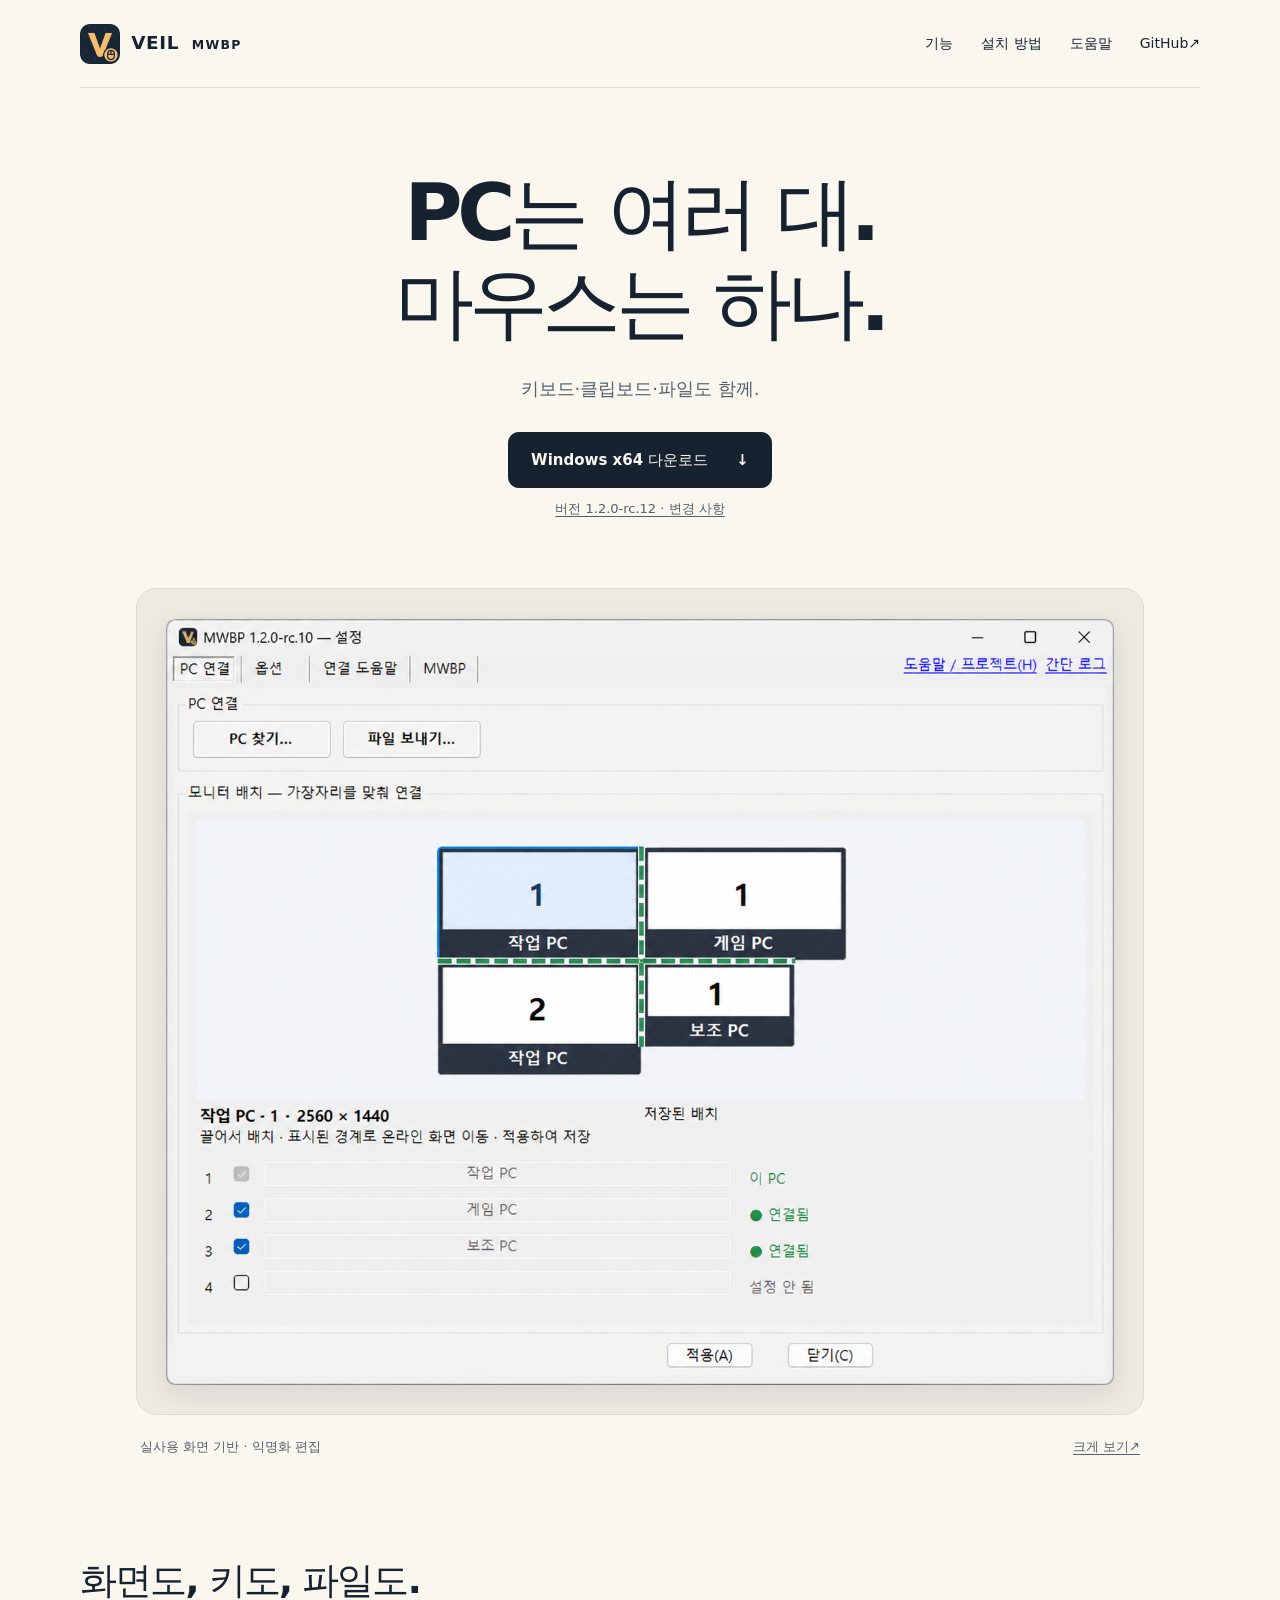
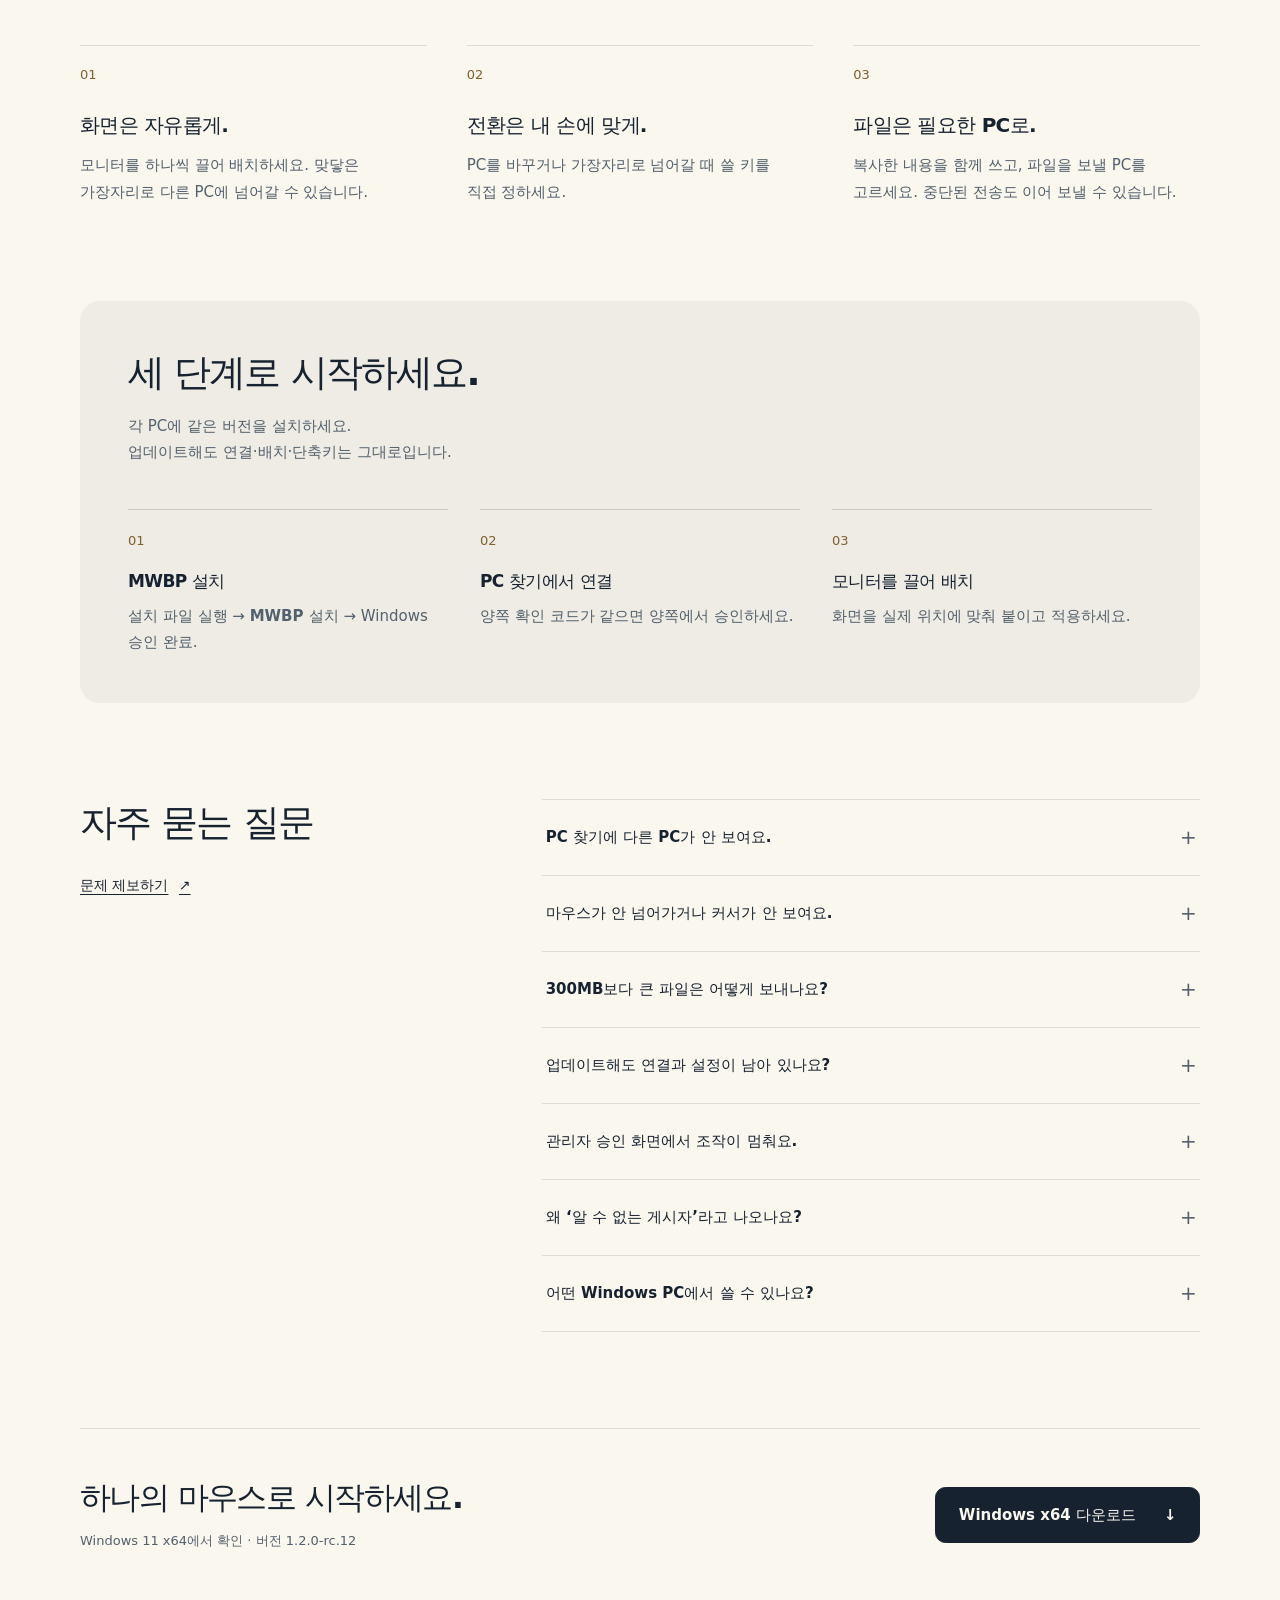
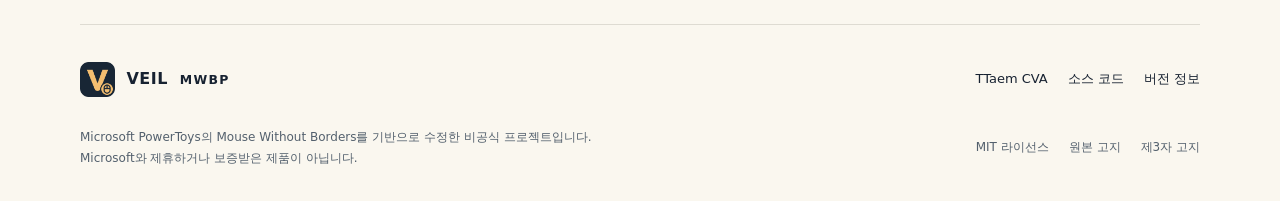
==== docs/index.html @ ed8d6cb5 "Point public downloads and recovery guidance to RC12" ====
<!doctype html>
<html lang="ko">
<head>
  <meta charset="utf-8">
  <meta name="viewport" content="width=device-width, initial-scale=1">
  <meta name="description" content="VEIL MWBP — 마우스와 키보드 하나로 여러 Windows PC를 연결하세요. 모니터별 자유 배치, 클립보드 공유, 파일 보내기. EXE 하나로 설치하고 기존 설정은 그대로.">
  <meta name="theme-color" content="#172231">
  <title>VEIL MWBP — PC는 여러 대. 마우스는 하나.</title>
  <meta property="og:title" content="VEIL MWBP — PC는 여러 대. 마우스는 하나.">
  <meta property="og:description" content="실제 화면으로 만나는 Windows PC 입력 공유. 모니터를 배치하고, PC를 오가고, 파일을 보내세요.">
  <meta property="og:type" content="website">
  <meta property="og:image" content="https://ttaem00.github.io/CVA-VEIL-Mouse_Without_Border_Plus/assets/mwbp-settings-anonymized.png">
  <link rel="icon" href="assets/veil.ico?v=rc10" type="image/x-icon">
  <link rel="stylesheet" href="styles.css?v=product-3">
</head>
<body>
  <a class="skip-link" href="#main">본문으로 건너뛰기</a>
  <header class="site-header wrap">
    <a class="brand" href="#" aria-label="VEIL MWBP 처음으로"><img src="assets/veil.png?v=rc10" width="512" height="512" alt=""><span>VEIL <span class="brand-product">MWBP</span></span></a>
    <nav aria-label="제품 안내"><a href="#features">기능</a><a href="#start">설치 방법</a><a href="#help">도움말</a><a href="https://github.com/ttaem00/CVA-VEIL-Mouse_Without_Border_Plus">GitHub <span aria-hidden="true">↗</span></a></nav>
  </header>
  <main id="main" tabindex="-1">
    <section class="hero wrap">
      <div class="hero-copy">
        <h1>PC는 여러 대.<br>마우스는 하나.</h1>
        <p class="lead">키보드·클립보드·파일도 함께.</p>
        <div class="actions"><a class="button primary" href="https://github.com/ttaem00/CVA-VEIL-Mouse_Without_Border_Plus/releases/download/mwb-v1.2.0-rc.12/VEIL-MWBP-Setup.exe">Windows x64 다운로드 <span aria-hidden="true">↓</span></a></div>
        <a class="release-note" href="https://github.com/ttaem00/CVA-VEIL-Mouse_Without_Border_Plus/releases/tag/mwb-v1.2.0-rc.12" aria-label="버전 1.2.0-rc.12 · 변경 사항 — 다운로드 파일 정보">버전 1.2.0-rc.12 · 변경 사항</a>
      </div>
    </section>
    <figure class="product-shot wrap">
        <a class="screenshot-link" href="assets/mwbp-settings-anonymized.png" target="_blank" rel="noopener" aria-label="PC 이름을 익명화한 MWBP 설정 화면 편집본을 새 탭에서 크게 보기"><img src="assets/mwbp-settings-anonymized.png" width="1394" height="1128" alt="MWBP 1.2.0-rc.10 실사용 화면 기반 익명화 편집본. 작업 PC의 모니터 두 개와 게임 PC·보조 PC의 화면을 배치하고 연결 상태를 확인합니다." fetchpriority="high"></a>
        <figcaption><span>실사용 화면 기반 · 익명화 편집</span><a href="assets/mwbp-settings-anonymized.png" target="_blank" rel="noopener">크게 보기 <span aria-hidden="true">↗</span><span class="visually-hidden"> — 설정 화면, 새 탭</span></a></figcaption>
    </figure>
    <section id="features" class="features wrap" aria-labelledby="features-title">
      <h2 id="features-title">화면도, 키도, 파일도.</h2>
      <div class="feature-grid">
        <article><span class="feature-number" aria-hidden="true">01</span><h3>화면은 자유롭게.</h3><p>모니터를 하나씩 끌어 배치하세요. 맞닿은 가장자리로 다른 PC에 넘어갈 수 있습니다.</p></article>
        <article><span class="feature-number" aria-hidden="true">02</span><h3>전환은 내 손에 맞게.</h3><p>PC를 바꾸거나 가장자리로 넘어갈 때 쓸 키를 직접 정하세요.</p></article>
        <article><span class="feature-number" aria-hidden="true">03</span><h3>파일은 필요한 PC로.</h3><p>복사한 내용을 함께 쓰고, 파일을 보낼 PC를 고르세요. 중단된 전송도 이어 보낼 수 있습니다.</p></article>
      </div>
    </section>
    <section id="start" class="section setup wrap" aria-labelledby="start-title">
      <div class="section-heading"><h2 id="start-title">세 단계로 시작하세요.</h2><p>각 PC에 같은 버전을 설치하세요.<br>업데이트해도 연결·배치·단축키는 그대로입니다.</p></div>
      <ol class="steps">
        <li><span class="step-number" aria-hidden="true">01</span><div><h3>MWBP 설치</h3><p>설치 파일 실행 → <strong>MWBP 설치</strong> → Windows 승인 완료.</p></div></li>
        <li><span class="step-number" aria-hidden="true">02</span><div><h3>PC 찾기에서 연결</h3><p>양쪽 확인 코드가 같으면 양쪽에서 승인하세요.</p></div></li>
        <li><span class="step-number" aria-hidden="true">03</span><div><h3>모니터를 끌어 배치</h3><p>화면을 실제 위치에 맞춰 붙이고 적용하세요.</p></div></li>
      </ol>
    </section>
    <section id="help" class="section help wrap" aria-labelledby="help-title">
      <div class="section-heading"><h2 id="help-title">자주 묻는 질문</h2><a class="text-link" href="https://github.com/ttaem00/CVA-VEIL-Mouse_Without_Border_Plus/issues">문제 제보하기 <span aria-hidden="true">↗</span></a></div>
      <div class="faq">
        <details><summary>PC 찾기에 다른 PC가 안 보여요.</summary><p>두 PC에서 MWBP를 켜고, Windows 방화벽에서 MWBP의 네트워크 사용을 허용했는지 확인하세요. 계속 보이지 않으면 <strong>PC 찾기</strong>에 상대 PC 이름이나 IPv4 주소를 입력하세요.</p><p>연결할 때는 양쪽 화면의 확인 코드가 같은지 확인한 뒤 양쪽에서 승인하세요.</p></details>
        <details><summary>마우스가 안 넘어가거나 커서가 안 보여요.</summary><p>마우스·키보드가 다른 PC에 묶여 클릭할 수 없다면, 장치가 직접 연결된 PC에서 <strong>Ctrl+Alt+Backspace</strong>를 눌러 그 PC로 긴급 복귀하세요. 단축키를 꺼도 사용할 수 있으며 재연결 완료를 기다리지 않습니다. Windows나 장치가 키 입력 자체를 전달하지 않는 장애까지 복구한다고 보장하지는 않습니다.</p><p>클릭할 수 있다면 <strong>PC 연결 → 마우스 입력 복구</strong>로 입력 처리와 연결을 다시 시작할 수 있습니다. 공유가 잠시 끊기며 연결·배치·전환 키·커서 설정은 유지됩니다.</p><p>전체 화면 게임에서도 전환 키로 넘어가려면 <strong>옵션 → 전체 화면 앱에서 화면 전환 차단</strong>을 끄세요. 연결된 PC에도 같은 설정이 적용됩니다.</p><p>버튼으로 해결되지 않는 지연도 있습니다. <strong>Windows 커서 사용</strong>은 별도 설정이며, Windows 마우스 키를 켜므로 숫자 키패드 동작에 영향을 줄 수 있습니다.</p></details>
        <details><summary>300MB보다 큰 파일은 어떻게 보내나요?</summary><p>큰 파일은 <strong>파일 보내기…</strong> 메뉴에서 받을 PC와 파일을 골라 보내세요. 드래그로도 보낼 수 있습니다. 양쪽 PC에 같은 버전을 설치하고 파일 전송을 허용해야 합니다.</p><p>기본으로 켜진 <strong>자동 전송 300MB 제한</strong>은 복사한 파일 하나가 300MB를 넘을 때 자동 공유를 막는 설정입니다. 정확히 300MB인 파일은 허용하며, 파일 전송 전체의 크기 제한은 아닙니다.</p></details>
        <details><summary>업데이트해도 연결과 설정이 남아 있나요?</summary><p>기존 연결·모니터 배치·단축키·전송 기록과 로그인 시 자동 실행 선택을 유지합니다. 새로 설치할 때는 자동 실행이 기본으로 켜집니다.</p><p>설치된 버전은 설정 창 제목이나 <strong>정보</strong>에서 확인하세요.</p></details>
        <details><summary>관리자 승인 화면에서 조작이 멈춰요.</summary><p>조작을 받는 PC에서 설정을 열고 <strong>MWBP</strong> 탭의 <strong>설치 복구…</strong> 버튼을 누르세요. Windows 승인은 그 PC에서 직접 진행하세요.</p><p>이 설정은 연결된 PC가 관리자 화면을 조작하도록 허용합니다. 같은 Windows 계정의 다른 앱이 이 권한을 악용할 수도 있습니다. Windows 정책으로 허용되지 않아도 일반 마우스 공유와 파일 전송은 사용할 수 있습니다.</p></details>
        <details><summary>왜 ‘알 수 없는 게시자’라고 나오나요?</summary><p>설치 파일에 제작자를 확인하는 디지털 서명이 없기 때문입니다. Windows가 게시자를 확인하지 못해 표시하는 안내입니다.</p><p>설치 전에 <a href="https://github.com/ttaem00/CVA-VEIL-Mouse_Without_Border_Plus/releases/tag/mwb-v1.2.0-rc.12">다운로드 파일 정보</a>에서 파일 이름과 출처를 확인하세요.</p></details>
        <details><summary>어떤 Windows PC에서 쓸 수 있나요?</summary><p>Windows 11 64비트(x64)에서 동작을 확인했습니다. 다른 Windows 구성과 ARM64에서는 동작을 확인하지 않았습니다.</p><p>PowerToys나 .NET은 따로 설치하지 않아도 됩니다. 설치 후 바탕화면이나 시작 메뉴에서 <strong>VEIL MWBP</strong>를 찾아 실행하세요.</p></details>
      </div>
    </section>
    <section id="download" class="download-section wrap" aria-labelledby="download-title"><div><h2 id="download-title">하나의 마우스로 시작하세요.</h2><p>Windows 11 x64에서 확인 · 버전 1.2.0-rc.12</p></div><a class="button primary" href="https://github.com/ttaem00/CVA-VEIL-Mouse_Without_Border_Plus/releases/download/mwb-v1.2.0-rc.12/VEIL-MWBP-Setup.exe">Windows x64 다운로드 <span aria-hidden="true">↓</span></a></section>
  </main>
  <footer class="site-footer wrap">
    <div class="footer-top"><a class="brand" href="#" aria-label="VEIL MWBP 처음으로"><img src="assets/veil.png?v=rc10" width="512" height="512" alt=""><span>VEIL <span class="brand-product">MWBP</span></span></a><nav aria-label="프로젝트"><a href="https://ttaem.com">TTaem CVA</a><a href="https://github.com/ttaem00/CVA-VEIL-Mouse_Without_Border_Plus">소스 코드</a><a href="https://github.com/ttaem00/CVA-VEIL-Mouse_Without_Border_Plus/releases/tag/mwb-v1.2.0-rc.12">버전 정보</a></nav></div>
    <div class="footer-bottom"><p>Microsoft PowerToys의 Mouse Without Borders를 기반으로 수정한 비공식 프로젝트입니다.<br>Microsoft와 제휴하거나 보증받은 제품이 아닙니다.</p><nav aria-label="라이선스와 고지"><a href="https://github.com/ttaem00/CVA-VEIL-Mouse_Without_Border_Plus/blob/main/LICENSE">MIT 라이선스</a><a href="https://github.com/ttaem00/CVA-VEIL-Mouse_Without_Border_Plus/blob/main/NOTICE.md">원본 고지</a><a href="https://github.com/ttaem00/CVA-VEIL-Mouse_Without_Border_Plus/blob/main/VEIL-%20MWBP/THIRD-PARTY-NOTICES.txt">제3자 고지</a></nav></div>
  </footer>
</body>
</html>
---- docs/styles.css ----
:root {
  color-scheme: light;
  --paper: #faf7ef; --ink: #172231; --muted: #53606d; --brass: #80602d; --line: #dedbd2;
  font-family: "Segoe UI", "Malgun Gothic", system-ui, sans-serif;
  font-synthesis: none; color: var(--ink); background: var(--paper);
}
* { box-sizing: border-box; }
body { margin: 0; line-height: 1.75; word-break: keep-all; overflow-wrap: anywhere; }
a { color: inherit; text-underline-offset: .25em; }
a:hover { text-decoration-thickness: .12em; }
:where(a, summary):focus-visible { outline: 3px solid var(--brass); outline-offset: 5px; border-radius: 3px; }
main:focus { outline: none; }
img { display: block; max-width: 100%; height: auto; }
h1, h2, h3, p, figure { margin: 0; }
h1, h2, h3 { text-wrap: balance; }
h1 { font-size: clamp(3rem, 1.75rem + 4vw, 5.5rem); line-height: 1.14; letter-spacing: -.065em; font-weight: 750; }
h2 { font-size: clamp(1.9rem, 1.35rem + 1.2vw, 2.65rem); line-height: 1.3; letter-spacing: -.05em; }
h3 { font-size: 1.25rem; line-height: 1.5; letter-spacing: -.035em; }
p { text-wrap: pretty; }
.wrap { width: min(70rem, calc(100% - 4rem)); margin-inline: auto; }
.visually-hidden { position: absolute; width: 1px; height: 1px; padding: 0; margin: -1px; overflow: hidden; clip-path: inset(50%); white-space: nowrap; border: 0; }
.skip-link { position: fixed; z-index: 10; top: .75rem; left: 1rem; padding: .75rem 1rem; background: var(--ink); color: white; transform: translateY(-200%); }
.skip-link:focus { transform: none; }
.site-header { min-height: 5.5rem; display: flex; align-items: center; justify-content: space-between; gap: 1.5rem; border-bottom: 1px solid var(--line); }
.brand { display: inline-flex; align-items: center; gap: .7rem; text-decoration: none; font-size: 1.15rem; font-weight: 750; letter-spacing: .035em; }
.brand img { width: 2.5rem; }
.brand-product { font-size: .78rem; letter-spacing: .1em; font-weight: 600; margin-left: .35rem; }
nav { display: flex; flex-wrap: wrap; align-items: center; gap: .25rem 1.75rem; }
nav a { display: inline-flex; align-items: center; min-height: 2.75rem; font-size: .875rem; text-decoration: none; }
nav a:hover { text-decoration: underline; }
.hero { text-align: center; padding-block: 5rem 3.5rem; }
.lead { font-size: 1.125rem; color: var(--muted); margin-top: 1.5rem; }
.actions { display: flex; justify-content: center; margin-top: 1.75rem; }
.button { display: inline-flex; justify-content: center; align-items: center; gap: 1.75rem; min-height: 3.5rem; padding: .8rem 1.4rem; font-size: .9375rem; font-weight: 650; text-decoration: none; border: 1px solid var(--ink); border-radius: .65rem; transition: background-color .15s; }
.primary { background: var(--ink); color: var(--paper); }
.primary:hover { background: #2a3d51; }
.text-link { display: inline-flex; align-items: center; gap: .65rem; min-height: 2.75rem; font-size: .875rem; }
.release-note { display: inline-block; min-height: 2.75rem; padding-block: .65rem; color: var(--muted); font-size: .8125rem; }
.product-shot { max-width: 63rem; }
.screenshot-link { display: block; padding: clamp(.5rem, 2.3vw, 2rem); background: #edeae2; border: 1px solid var(--line); border-radius: 1.25rem; cursor: zoom-in; }
.screenshot-link img { width: 100%; border-radius: .55rem; box-shadow: 0 8px 28px #1722311a; }
figcaption { display: flex; justify-content: space-between; align-items: center; flex-wrap: wrap; gap: .25rem 1rem; color: var(--muted); font-size: .8125rem; padding-inline: .25rem; margin-top: .6rem; }
figcaption a { display: inline-flex; align-items: center; min-height: 2.75rem; }
.features { padding-block: 5.5rem 6rem; }
.feature-grid { display: grid; grid-template-columns: repeat(3, minmax(0, 1fr)); gap: 2.5rem; margin-top: 2.5rem; }
.feature-grid article { border-top: 1px solid var(--line); padding-top: 1.1rem; }
.feature-number { display: block; color: var(--brass); font-size: .8125rem; font-variant-numeric: tabular-nums; margin-bottom: 1.5rem; }
.features p { color: var(--muted); font-size: .9375rem; margin-top: .75rem; }
.section { scroll-margin-top: 2rem; }
.section-heading > p { color: var(--muted); font-size: .9375rem; margin-top: 1rem; }
.setup { padding: 3rem; background: #eeece4; border-radius: 1.25rem; }
.steps { display: grid; grid-template-columns: repeat(3, minmax(0, 1fr)); gap: 2rem; list-style: none; margin: 2.75rem 0 0; padding: 0; }
.steps li { border-top: 1px solid #cbc8bf; padding-top: 1.25rem; }
.step-number { display: block; color: var(--brass); font-size: .8125rem; font-variant-numeric: tabular-nums; margin-bottom: 1rem; }
.steps h3 { font-size: 1.0625rem; }
.steps p { color: var(--muted); font-size: .9375rem; margin-top: .5rem; }
.help { display: grid; grid-template-columns: 1fr 1.65fr; align-items: start; gap: 4rem; padding-block: 6rem; }
.help .text-link { margin-top: 1rem; }
details { border-top: 1px solid var(--line); }
details:last-child { border-bottom: 1px solid var(--line); }
summary { display: flex; justify-content: space-between; align-items: center; gap: 1rem; cursor: pointer; list-style: none; font-size: .9375rem; font-weight: 600; padding: 1.25rem .2rem; }
summary::-webkit-details-marker { display: none; }
summary::after { content: "+"; flex: none; color: var(--muted); font-size: 1.25rem; font-weight: 400; }
details[open] summary::after { content: "−"; }
details p { margin: 0 .2rem 1.3rem; color: var(--muted); font-size: .9375rem; }
.download-section { display: flex; justify-content: space-between; align-items: center; flex-wrap: wrap; gap: 2rem; padding-block: 3rem 4.5rem; border-top: 1px solid var(--line); }
.download-section h2 { font-size: clamp(1.7rem, 1.15rem + 1vw, 2.25rem); }
.download-section p { color: var(--muted); font-size: .8125rem; margin-top: .75rem; }
.site-footer { border-top: 1px solid var(--line); padding-block: 2rem; }
.footer-top, .footer-bottom { display: flex; justify-content: space-between; align-items: center; gap: 1rem 2rem; flex-wrap: wrap; }
.site-footer .brand { font-size: 1rem; }
.site-footer .brand img { width: 2.2rem; }
.site-footer nav { gap: .25rem 1.25rem; }
.site-footer nav a { font-size: .8125rem; }
.footer-bottom { margin-top: 1.5rem; align-items: end; }
.footer-bottom p, .footer-bottom nav a { font-size: .75rem; color: var(--muted); }
@media (max-width: 54rem) {
  .hero { padding-block: 4rem 2.5rem; }
  .feature-grid { gap: 1.5rem; }
  .setup { padding: 2rem; }
  .steps { gap: 1.5rem; }
  .help { grid-template-columns: 1fr; gap: 2rem; }
}
@media (max-width: 40rem) {
  .wrap { width: calc(100% - 2.5rem); }
  .site-header { flex-wrap: wrap; min-height: 0; padding-block: 1rem .6rem; gap: .5rem 1rem; }
  nav { gap: .25rem 1.25rem; }
  nav a { font-size: .8125rem; }
  .hero { padding-block: 3rem 2rem; }
  h1 { font-size: clamp(2.5rem, 1.5rem + 5vw, 3.5rem); }
  .lead { font-size: 1rem; margin-top: 1.25rem; }
  .actions { margin-top: 1.5rem; }
  .screenshot-link { border-radius: .8rem; }
  .screenshot-link img { border-radius: .35rem; }
  figcaption { font-size: .75rem; gap: 0 .5rem; }
  .features { padding-block: 3.5rem; }
  .feature-grid, .steps { grid-template-columns: 1fr; gap: 1.75rem; margin-top: 1.75rem; }
  .feature-number { margin-bottom: .65rem; }
  .setup { padding: 1.5rem; }
  .steps li { display: grid; grid-template-columns: 1.5rem 1fr; gap: 1rem; }
  .step-number { padding-top: .15rem; margin: 0; }
  .help { padding-block: 3.5rem; }
  .download-section { padding-block: 2.5rem 3rem; }
  .footer-bottom { gap: .75rem; }
}
@media (prefers-reduced-motion: reduce) { .button { transition: none; } }
@media (forced-colors: active) { .button { border-color: ButtonText; } .screenshot-link { outline: 1px solid CanvasText; } }
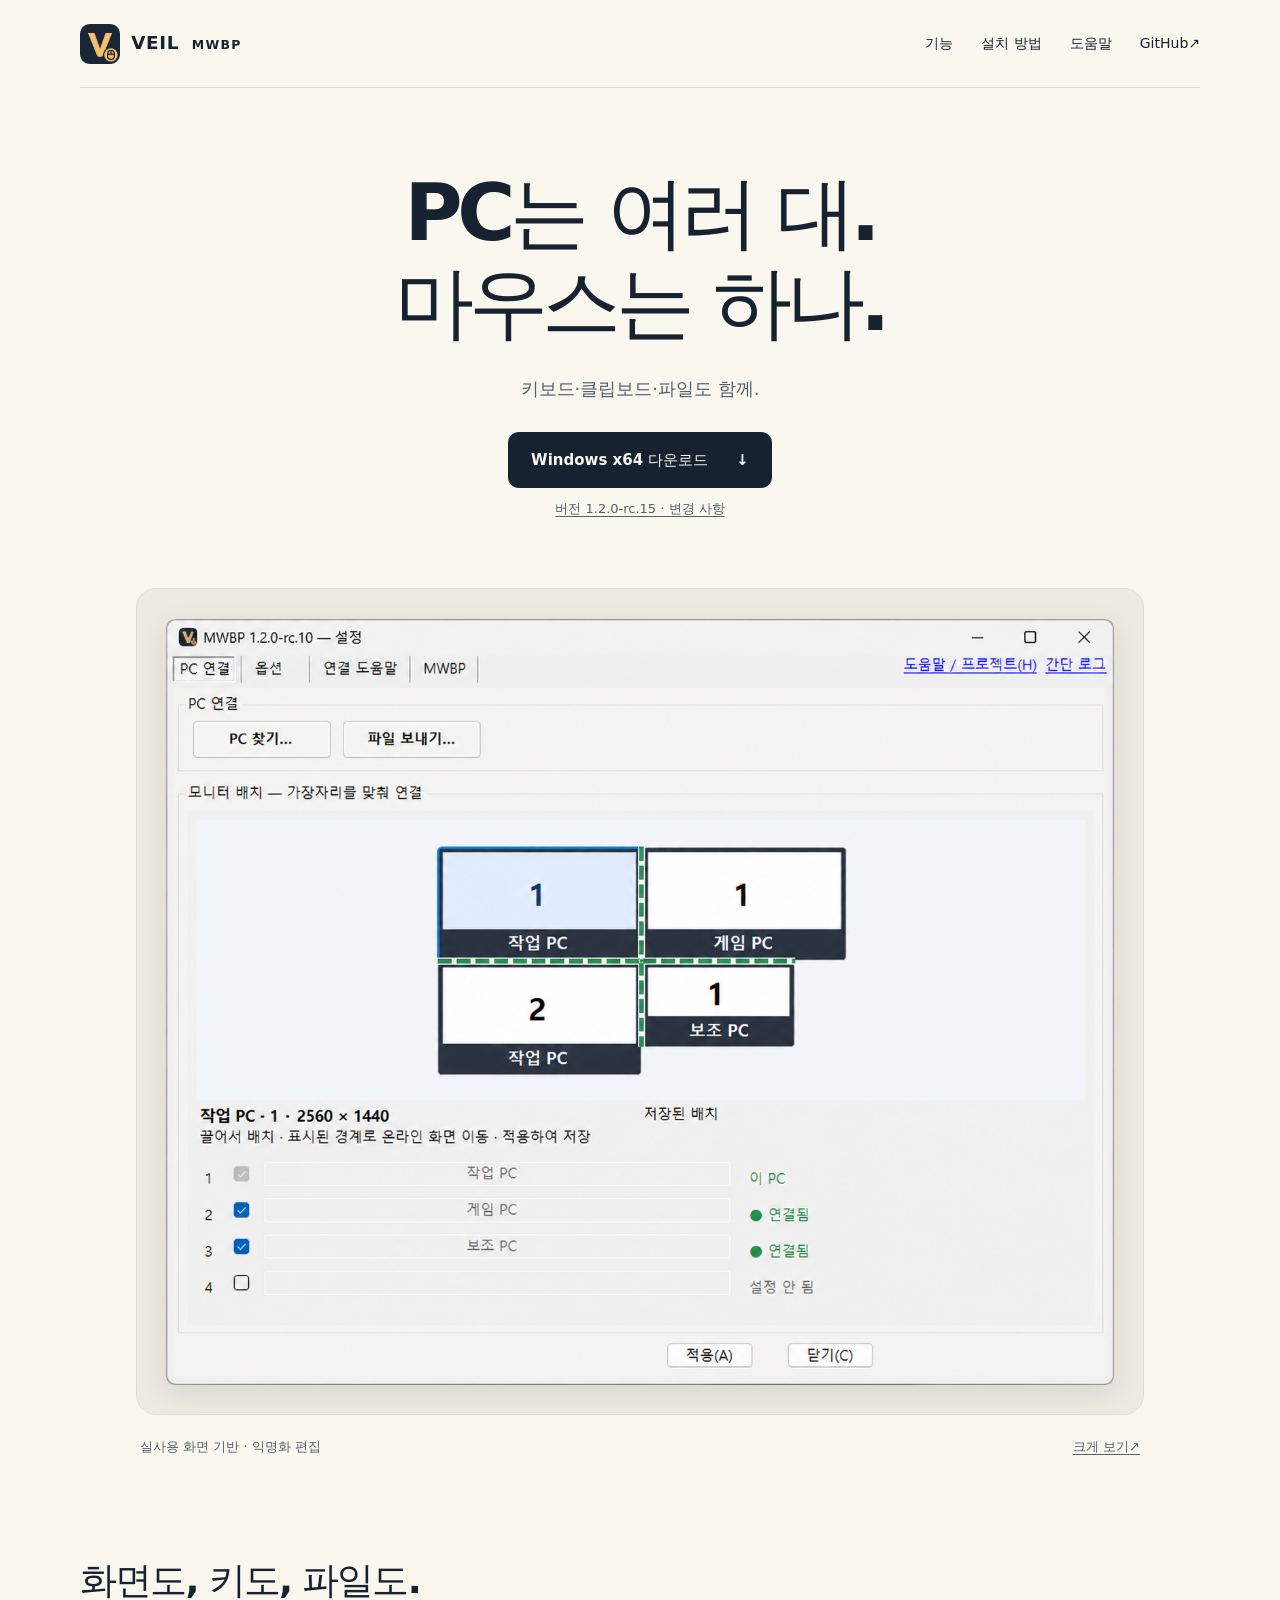
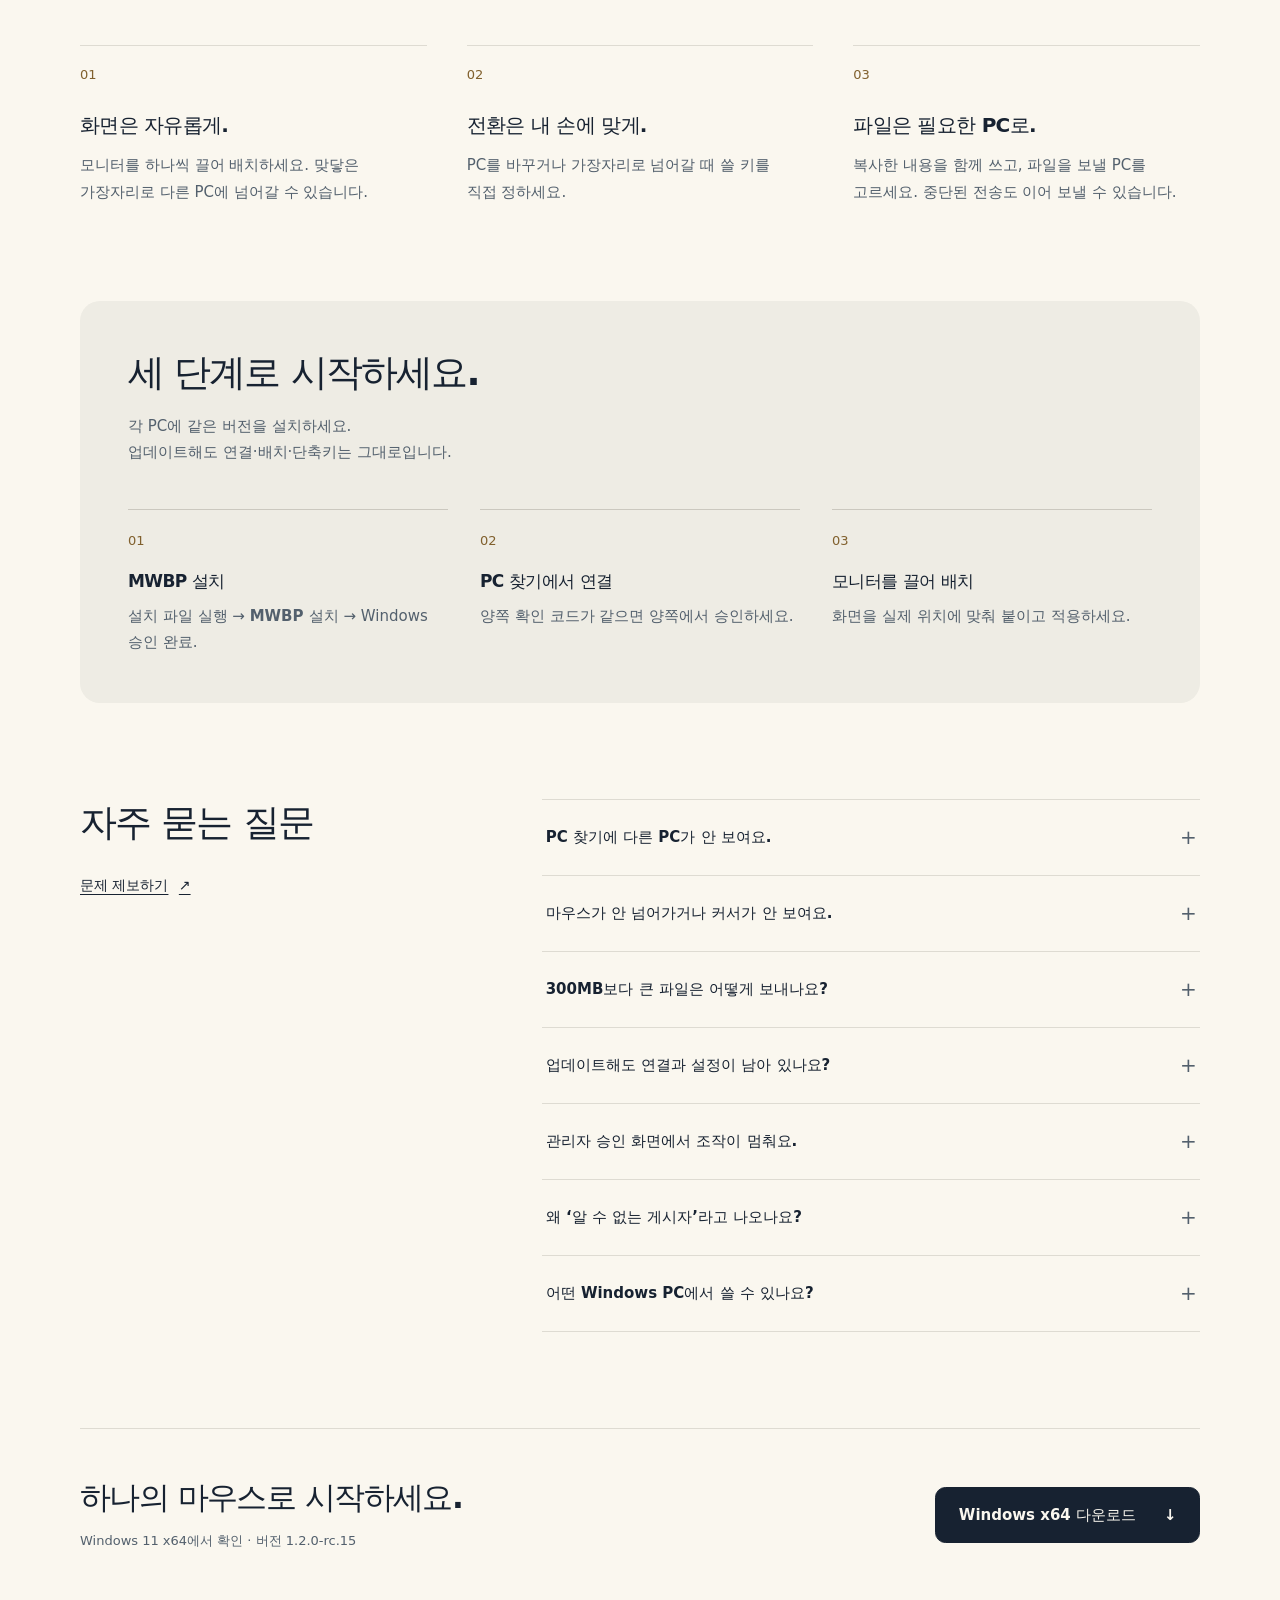
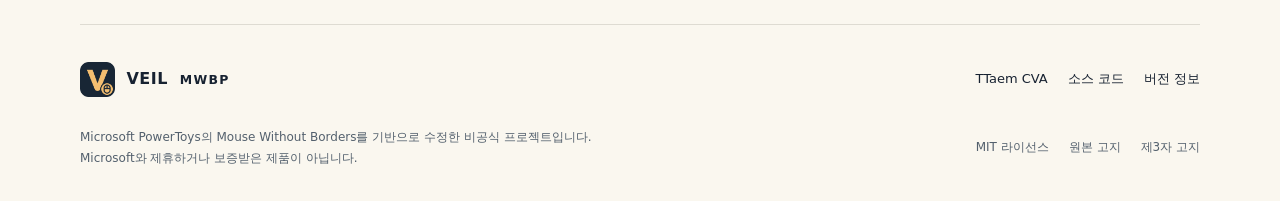
==== commit b654b93b: "docs: publish RC15 download entrypoints (#32)" ====
--- a/docs/index.html
+++ b/docs/index.html
@@ -24,8 +24,8 @@
       <div class="hero-copy">
         <h1>PC는 여러 대.<br>마우스는 하나.</h1>
         <p class="lead">키보드·클립보드·파일도 함께.</p>
-        <div class="actions"><a class="button primary" href="https://github.com/ttaem00/CVA-VEIL-Mouse_Without_Border_Plus/releases/download/mwb-v1.2.0-rc.12/VEIL-MWBP-Setup.exe">Windows x64 다운로드 <span aria-hidden="true">↓</span></a></div>
-        <a class="release-note" href="https://github.com/ttaem00/CVA-VEIL-Mouse_Without_Border_Plus/releases/tag/mwb-v1.2.0-rc.12" aria-label="버전 1.2.0-rc.12 · 변경 사항 — 다운로드 파일 정보">버전 1.2.0-rc.12 · 변경 사항</a>
+        <div class="actions"><a class="button primary" href="https://github.com/ttaem00/CVA-VEIL-Mouse_Without_Border_Plus/releases/download/mwb-v1.2.0-rc.15/VEIL-MWBP-Setup.exe">Windows x64 다운로드 <span aria-hidden="true">↓</span></a></div>
+        <a class="release-note" href="https://github.com/ttaem00/CVA-VEIL-Mouse_Without_Border_Plus/releases/tag/mwb-v1.2.0-rc.15" aria-label="버전 1.2.0-rc.15 · 변경 사항 — 다운로드 파일 정보">버전 1.2.0-rc.15 · 변경 사항</a>
       </div>
     </section>
     <figure class="product-shot wrap">
@@ -56,14 +56,14 @@
         <details><summary>300MB보다 큰 파일은 어떻게 보내나요?</summary><p>큰 파일은 <strong>파일 보내기…</strong> 메뉴에서 받을 PC와 파일을 골라 보내세요. 드래그로도 보낼 수 있습니다. 양쪽 PC에 같은 버전을 설치하고 파일 전송을 허용해야 합니다.</p><p>기본으로 켜진 <strong>자동 전송 300MB 제한</strong>은 복사한 파일 하나가 300MB를 넘을 때 자동 공유를 막는 설정입니다. 정확히 300MB인 파일은 허용하며, 파일 전송 전체의 크기 제한은 아닙니다.</p></details>
         <details><summary>업데이트해도 연결과 설정이 남아 있나요?</summary><p>기존 연결·모니터 배치·단축키·전송 기록과 로그인 시 자동 실행 선택을 유지합니다. 새로 설치할 때는 자동 실행이 기본으로 켜집니다.</p><p>설치된 버전은 설정 창 제목이나 <strong>정보</strong>에서 확인하세요.</p></details>
         <details><summary>관리자 승인 화면에서 조작이 멈춰요.</summary><p>조작을 받는 PC에서 설정을 열고 <strong>MWBP</strong> 탭의 <strong>설치 복구…</strong> 버튼을 누르세요. Windows 승인은 그 PC에서 직접 진행하세요.</p><p>이 설정은 연결된 PC가 관리자 화면을 조작하도록 허용합니다. 같은 Windows 계정의 다른 앱이 이 권한을 악용할 수도 있습니다. Windows 정책으로 허용되지 않아도 일반 마우스 공유와 파일 전송은 사용할 수 있습니다.</p></details>
-        <details><summary>왜 ‘알 수 없는 게시자’라고 나오나요?</summary><p>설치 파일에 제작자를 확인하는 디지털 서명이 없기 때문입니다. Windows가 게시자를 확인하지 못해 표시하는 안내입니다.</p><p>설치 전에 <a href="https://github.com/ttaem00/CVA-VEIL-Mouse_Without_Border_Plus/releases/tag/mwb-v1.2.0-rc.12">다운로드 파일 정보</a>에서 파일 이름과 출처를 확인하세요.</p></details>
+        <details><summary>왜 ‘알 수 없는 게시자’라고 나오나요?</summary><p>설치 파일에 제작자를 확인하는 디지털 서명이 없기 때문입니다. Windows가 게시자를 확인하지 못해 표시하는 안내입니다.</p><p>설치 전에 <a href="https://github.com/ttaem00/CVA-VEIL-Mouse_Without_Border_Plus/releases/tag/mwb-v1.2.0-rc.15">다운로드 파일 정보</a>에서 파일 이름과 출처를 확인하세요.</p></details>
         <details><summary>어떤 Windows PC에서 쓸 수 있나요?</summary><p>Windows 11 64비트(x64)에서 동작을 확인했습니다. 다른 Windows 구성과 ARM64에서는 동작을 확인하지 않았습니다.</p><p>PowerToys나 .NET은 따로 설치하지 않아도 됩니다. 설치 후 바탕화면이나 시작 메뉴에서 <strong>VEIL MWBP</strong>를 찾아 실행하세요.</p></details>
       </div>
     </section>
-    <section id="download" class="download-section wrap" aria-labelledby="download-title"><div><h2 id="download-title">하나의 마우스로 시작하세요.</h2><p>Windows 11 x64에서 확인 · 버전 1.2.0-rc.12</p></div><a class="button primary" href="https://github.com/ttaem00/CVA-VEIL-Mouse_Without_Border_Plus/releases/download/mwb-v1.2.0-rc.12/VEIL-MWBP-Setup.exe">Windows x64 다운로드 <span aria-hidden="true">↓</span></a></section>
+    <section id="download" class="download-section wrap" aria-labelledby="download-title"><div><h2 id="download-title">하나의 마우스로 시작하세요.</h2><p>Windows 11 x64에서 확인 · 버전 1.2.0-rc.15</p></div><a class="button primary" href="https://github.com/ttaem00/CVA-VEIL-Mouse_Without_Border_Plus/releases/download/mwb-v1.2.0-rc.15/VEIL-MWBP-Setup.exe">Windows x64 다운로드 <span aria-hidden="true">↓</span></a></section>
   </main>
   <footer class="site-footer wrap">
-    <div class="footer-top"><a class="brand" href="#" aria-label="VEIL MWBP 처음으로"><img src="assets/veil.png?v=rc10" width="512" height="512" alt=""><span>VEIL <span class="brand-product">MWBP</span></span></a><nav aria-label="프로젝트"><a href="https://ttaem.com">TTaem CVA</a><a href="https://github.com/ttaem00/CVA-VEIL-Mouse_Without_Border_Plus">소스 코드</a><a href="https://github.com/ttaem00/CVA-VEIL-Mouse_Without_Border_Plus/releases/tag/mwb-v1.2.0-rc.12">버전 정보</a></nav></div>
+    <div class="footer-top"><a class="brand" href="#" aria-label="VEIL MWBP 처음으로"><img src="assets/veil.png?v=rc10" width="512" height="512" alt=""><span>VEIL <span class="brand-product">MWBP</span></span></a><nav aria-label="프로젝트"><a href="https://ttaem.com">TTaem CVA</a><a href="https://github.com/ttaem00/CVA-VEIL-Mouse_Without_Border_Plus">소스 코드</a><a href="https://github.com/ttaem00/CVA-VEIL-Mouse_Without_Border_Plus/releases/tag/mwb-v1.2.0-rc.15">버전 정보</a></nav></div>
     <div class="footer-bottom"><p>Microsoft PowerToys의 Mouse Without Borders를 기반으로 수정한 비공식 프로젝트입니다.<br>Microsoft와 제휴하거나 보증받은 제품이 아닙니다.</p><nav aria-label="라이선스와 고지"><a href="https://github.com/ttaem00/CVA-VEIL-Mouse_Without_Border_Plus/blob/main/LICENSE">MIT 라이선스</a><a href="https://github.com/ttaem00/CVA-VEIL-Mouse_Without_Border_Plus/blob/main/NOTICE.md">원본 고지</a><a href="https://github.com/ttaem00/CVA-VEIL-Mouse_Without_Border_Plus/blob/main/VEIL-%20MWBP/THIRD-PARTY-NOTICES.txt">제3자 고지</a></nav></div>
   </footer>
 </body>
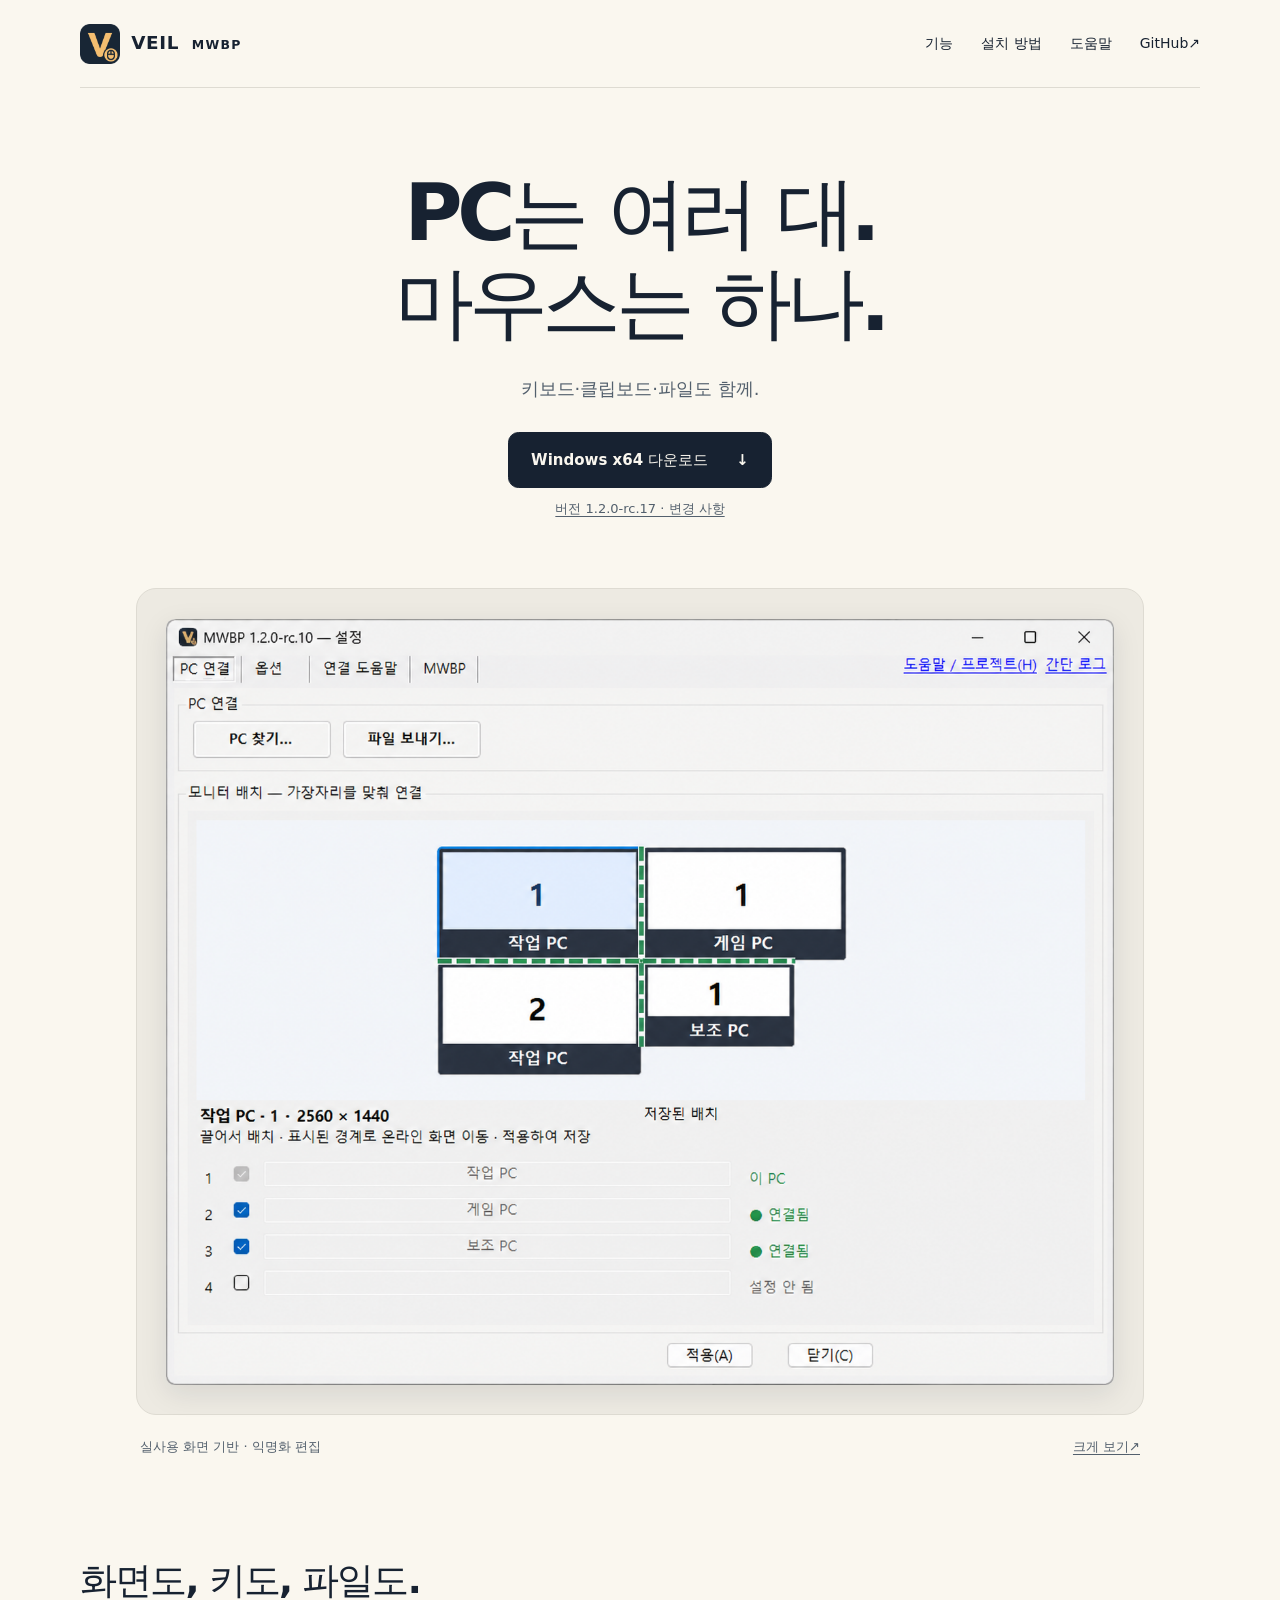
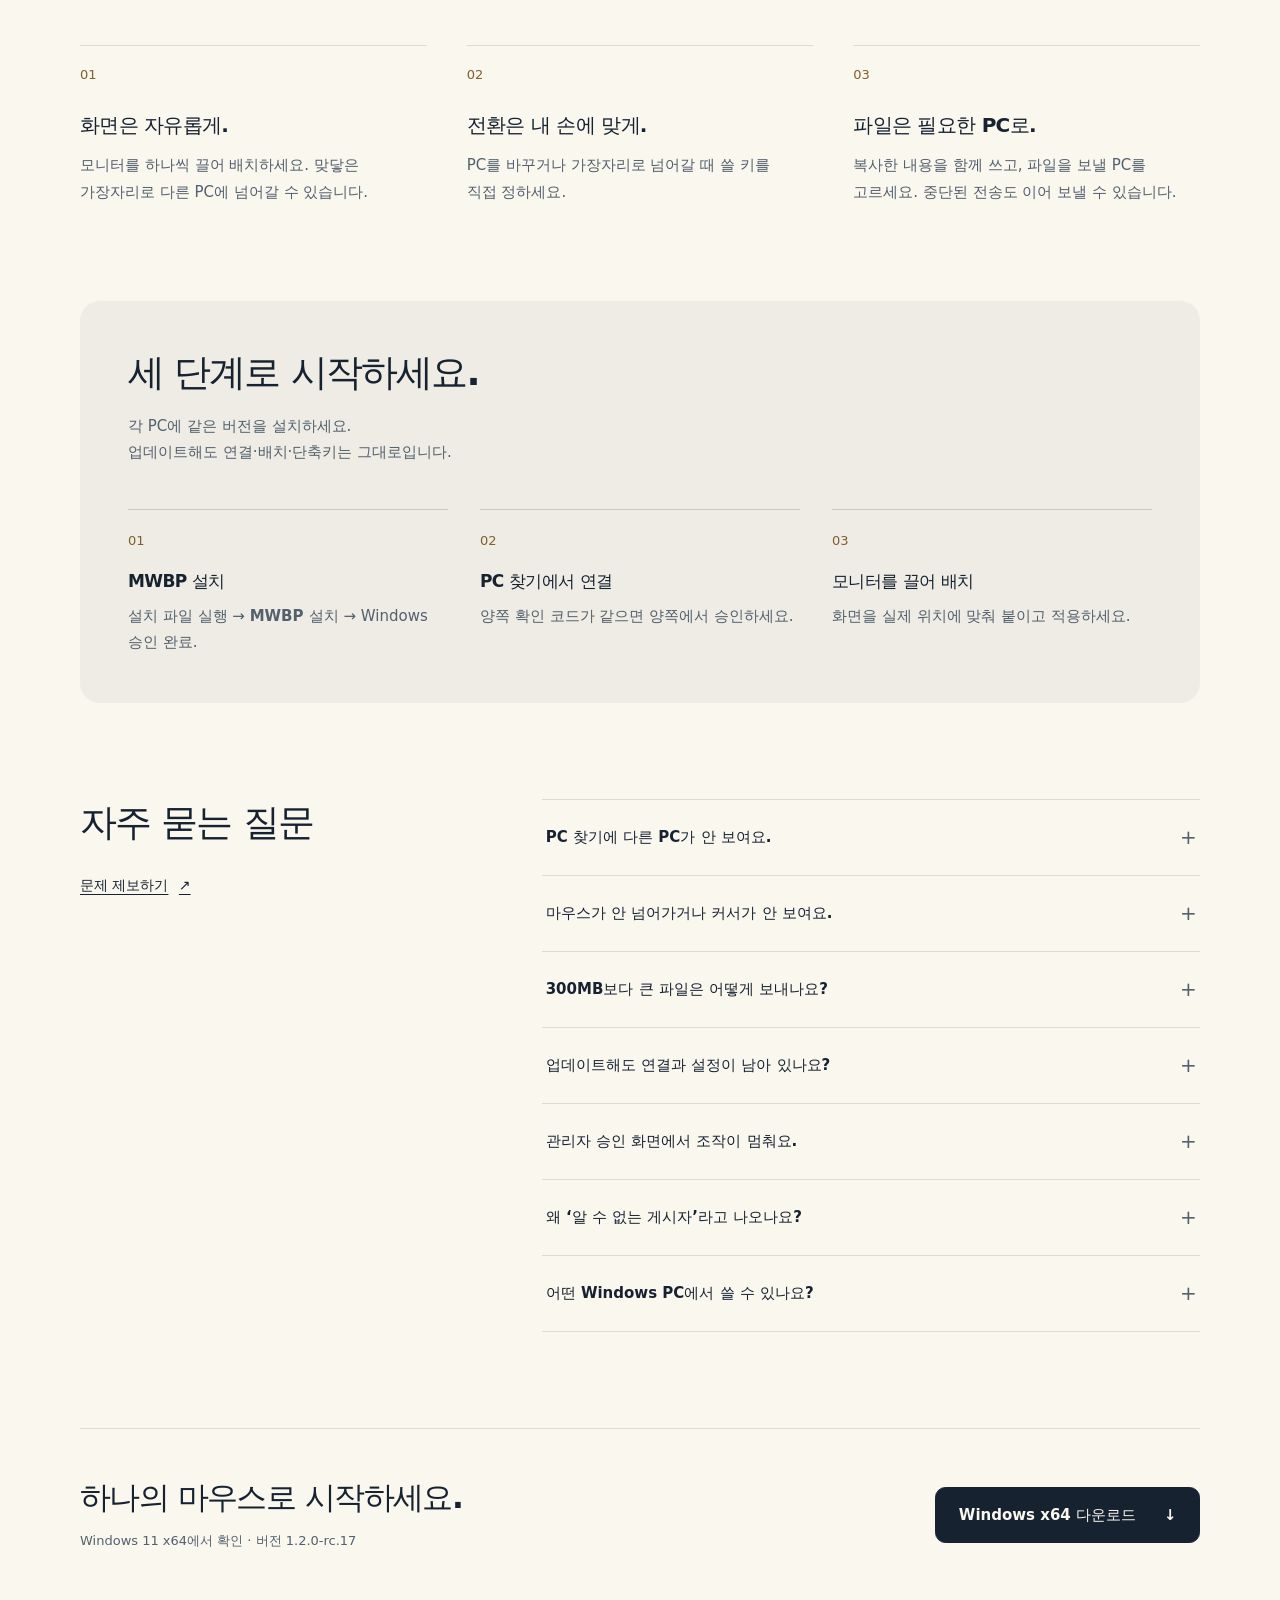
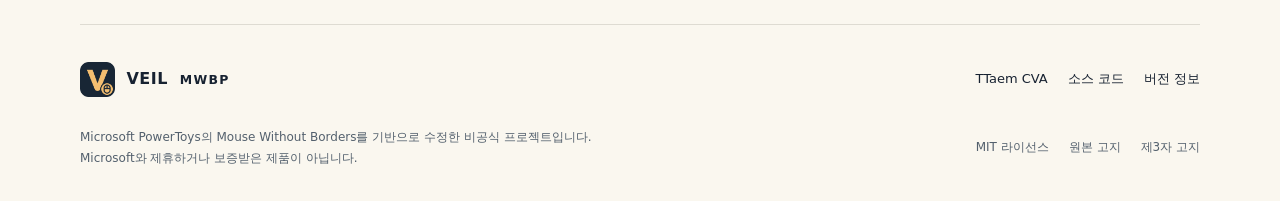
==== commit e070b0ec: "Prepare RC17 download and installation guidance" ====
--- a/docs/index.html
+++ b/docs/index.html
@@ -24,8 +24,8 @@
       <div class="hero-copy">
         <h1>PC는 여러 대.<br>마우스는 하나.</h1>
         <p class="lead">키보드·클립보드·파일도 함께.</p>
-        <div class="actions"><a class="button primary" href="https://github.com/ttaem00/CVA-VEIL-Mouse_Without_Border_Plus/releases/download/mwb-v1.2.0-rc.15/VEIL-MWBP-Setup.exe">Windows x64 다운로드 <span aria-hidden="true">↓</span></a></div>
-        <a class="release-note" href="https://github.com/ttaem00/CVA-VEIL-Mouse_Without_Border_Plus/releases/tag/mwb-v1.2.0-rc.15" aria-label="버전 1.2.0-rc.15 · 변경 사항 — 다운로드 파일 정보">버전 1.2.0-rc.15 · 변경 사항</a>
+        <div class="actions"><a class="button primary" href="https://github.com/ttaem00/CVA-VEIL-Mouse_Without_Border_Plus/releases/download/mwb-v1.2.0-rc.17/VEIL-MWBP-Setup.exe">Windows x64 다운로드 <span aria-hidden="true">↓</span></a></div>
+        <a class="release-note" href="https://github.com/ttaem00/CVA-VEIL-Mouse_Without_Border_Plus/releases/tag/mwb-v1.2.0-rc.17" aria-label="버전 1.2.0-rc.17 · 변경 사항 — 다운로드 파일 정보">버전 1.2.0-rc.17 · 변경 사항</a>
       </div>
     </section>
     <figure class="product-shot wrap">
@@ -52,18 +52,18 @@
       <div class="section-heading"><h2 id="help-title">자주 묻는 질문</h2><a class="text-link" href="https://github.com/ttaem00/CVA-VEIL-Mouse_Without_Border_Plus/issues">문제 제보하기 <span aria-hidden="true">↗</span></a></div>
       <div class="faq">
         <details><summary>PC 찾기에 다른 PC가 안 보여요.</summary><p>두 PC에서 MWBP를 켜고, Windows 방화벽에서 MWBP의 네트워크 사용을 허용했는지 확인하세요. 계속 보이지 않으면 <strong>PC 찾기</strong>에 상대 PC 이름이나 IPv4 주소를 입력하세요.</p><p>연결할 때는 양쪽 화면의 확인 코드가 같은지 확인한 뒤 양쪽에서 승인하세요.</p></details>
-        <details><summary>마우스가 안 넘어가거나 커서가 안 보여요.</summary><p>마우스·키보드가 다른 PC에 묶여 클릭할 수 없다면, 장치가 직접 연결된 PC에서 <strong>Ctrl+Alt+Backspace</strong>를 눌러 그 PC로 긴급 복귀하세요. 단축키를 꺼도 사용할 수 있으며 재연결 완료를 기다리지 않습니다. Windows나 장치가 키 입력 자체를 전달하지 않는 장애까지 복구한다고 보장하지는 않습니다.</p><p>클릭할 수 있다면 <strong>PC 연결 → 마우스 입력 복구</strong>로 입력 처리와 연결을 다시 시작할 수 있습니다. 공유가 잠시 끊기며 연결·배치·전환 키·커서 설정은 유지됩니다.</p><p>전체 화면 게임에서도 전환 키로 넘어가려면 <strong>옵션 → 전체 화면 앱에서 화면 전환 차단</strong>을 끄세요. 연결된 PC에도 같은 설정이 적용됩니다.</p><p>버튼으로 해결되지 않는 지연도 있습니다. <strong>Windows 커서 사용</strong>은 별도 설정이며, Windows 마우스 키를 켜므로 숫자 키패드 동작에 영향을 줄 수 있습니다.</p></details>
+        <details><summary>마우스가 안 넘어가거나 커서가 안 보여요.</summary><p>마우스·키보드가 다른 PC에 묶여 클릭할 수 없다면, 장치가 직접 연결된 PC에서 <strong>Ctrl+Alt+Backspace</strong>를 눌러 그 PC로 긴급 복귀하세요. 단축키를 꺼도 사용할 수 있으며 재연결 완료를 기다리지 않습니다. Windows나 장치가 키 입력 자체를 전달하지 않는 장애까지 복구한다고 보장하지는 않습니다.</p><p>클릭할 수 있다면 <strong>PC 연결 → 마우스 입력 복구</strong>로 입력 처리와 연결을 다시 시작할 수 있습니다. 공유가 잠시 끊기며 연결·배치·전환 키·커서 설정은 유지됩니다.</p><p>전체 화면 게임에서도 전환 키로 넘어가려면 <strong>옵션 → 전체 화면 앱에서 화면 전환 차단</strong>을 끄세요. 연결된 PC에도 같은 설정이 적용됩니다.</p><p>버튼으로 해결되지 않는 지연도 있습니다. <strong>Windows 커서 사용</strong>은 이 PC의 대체 커서만 끄며, Windows 마우스 키·숫자패드·PC 전환 설정은 바꾸지 않습니다.</p></details>
         <details><summary>300MB보다 큰 파일은 어떻게 보내나요?</summary><p>큰 파일은 <strong>파일 보내기…</strong> 메뉴에서 받을 PC와 파일을 골라 보내세요. 드래그로도 보낼 수 있습니다. 양쪽 PC에 같은 버전을 설치하고 파일 전송을 허용해야 합니다.</p><p>기본으로 켜진 <strong>자동 전송 300MB 제한</strong>은 복사한 파일 하나가 300MB를 넘을 때 자동 공유를 막는 설정입니다. 정확히 300MB인 파일은 허용하며, 파일 전송 전체의 크기 제한은 아닙니다.</p></details>
         <details><summary>업데이트해도 연결과 설정이 남아 있나요?</summary><p>기존 연결·모니터 배치·단축키·전송 기록과 로그인 시 자동 실행 선택을 유지합니다. 새로 설치할 때는 자동 실행이 기본으로 켜집니다.</p><p>설치된 버전은 설정 창 제목이나 <strong>정보</strong>에서 확인하세요.</p></details>
         <details><summary>관리자 승인 화면에서 조작이 멈춰요.</summary><p>조작을 받는 PC에서 설정을 열고 <strong>MWBP</strong> 탭의 <strong>설치 복구…</strong> 버튼을 누르세요. Windows 승인은 그 PC에서 직접 진행하세요.</p><p>이 설정은 연결된 PC가 관리자 화면을 조작하도록 허용합니다. 같은 Windows 계정의 다른 앱이 이 권한을 악용할 수도 있습니다. Windows 정책으로 허용되지 않아도 일반 마우스 공유와 파일 전송은 사용할 수 있습니다.</p></details>
-        <details><summary>왜 ‘알 수 없는 게시자’라고 나오나요?</summary><p>설치 파일에 제작자를 확인하는 디지털 서명이 없기 때문입니다. Windows가 게시자를 확인하지 못해 표시하는 안내입니다.</p><p>설치 전에 <a href="https://github.com/ttaem00/CVA-VEIL-Mouse_Without_Border_Plus/releases/tag/mwb-v1.2.0-rc.15">다운로드 파일 정보</a>에서 파일 이름과 출처를 확인하세요.</p></details>
+        <details><summary>왜 ‘알 수 없는 게시자’라고 나오나요?</summary><p>설치 파일에 제작자를 확인하는 디지털 서명이 없기 때문입니다. Windows가 게시자를 확인하지 못해 표시하는 안내입니다.</p><p>설치 전에 <a href="https://github.com/ttaem00/CVA-VEIL-Mouse_Without_Border_Plus/releases/tag/mwb-v1.2.0-rc.17">다운로드 파일 정보</a>에서 파일 이름과 출처를 확인하세요.</p></details>
         <details><summary>어떤 Windows PC에서 쓸 수 있나요?</summary><p>Windows 11 64비트(x64)에서 동작을 확인했습니다. 다른 Windows 구성과 ARM64에서는 동작을 확인하지 않았습니다.</p><p>PowerToys나 .NET은 따로 설치하지 않아도 됩니다. 설치 후 바탕화면이나 시작 메뉴에서 <strong>VEIL MWBP</strong>를 찾아 실행하세요.</p></details>
       </div>
     </section>
-    <section id="download" class="download-section wrap" aria-labelledby="download-title"><div><h2 id="download-title">하나의 마우스로 시작하세요.</h2><p>Windows 11 x64에서 확인 · 버전 1.2.0-rc.15</p></div><a class="button primary" href="https://github.com/ttaem00/CVA-VEIL-Mouse_Without_Border_Plus/releases/download/mwb-v1.2.0-rc.15/VEIL-MWBP-Setup.exe">Windows x64 다운로드 <span aria-hidden="true">↓</span></a></section>
+    <section id="download" class="download-section wrap" aria-labelledby="download-title"><div><h2 id="download-title">하나의 마우스로 시작하세요.</h2><p>Windows 11 x64에서 확인 · 버전 1.2.0-rc.17</p></div><a class="button primary" href="https://github.com/ttaem00/CVA-VEIL-Mouse_Without_Border_Plus/releases/download/mwb-v1.2.0-rc.17/VEIL-MWBP-Setup.exe">Windows x64 다운로드 <span aria-hidden="true">↓</span></a></section>
   </main>
   <footer class="site-footer wrap">
-    <div class="footer-top"><a class="brand" href="#" aria-label="VEIL MWBP 처음으로"><img src="assets/veil.png?v=rc10" width="512" height="512" alt=""><span>VEIL <span class="brand-product">MWBP</span></span></a><nav aria-label="프로젝트"><a href="https://ttaem.com">TTaem CVA</a><a href="https://github.com/ttaem00/CVA-VEIL-Mouse_Without_Border_Plus">소스 코드</a><a href="https://github.com/ttaem00/CVA-VEIL-Mouse_Without_Border_Plus/releases/tag/mwb-v1.2.0-rc.15">버전 정보</a></nav></div>
+    <div class="footer-top"><a class="brand" href="#" aria-label="VEIL MWBP 처음으로"><img src="assets/veil.png?v=rc10" width="512" height="512" alt=""><span>VEIL <span class="brand-product">MWBP</span></span></a><nav aria-label="프로젝트"><a href="https://ttaem.com">TTaem CVA</a><a href="https://github.com/ttaem00/CVA-VEIL-Mouse_Without_Border_Plus">소스 코드</a><a href="https://github.com/ttaem00/CVA-VEIL-Mouse_Without_Border_Plus/releases/tag/mwb-v1.2.0-rc.17">버전 정보</a></nav></div>
     <div class="footer-bottom"><p>Microsoft PowerToys의 Mouse Without Borders를 기반으로 수정한 비공식 프로젝트입니다.<br>Microsoft와 제휴하거나 보증받은 제품이 아닙니다.</p><nav aria-label="라이선스와 고지"><a href="https://github.com/ttaem00/CVA-VEIL-Mouse_Without_Border_Plus/blob/main/LICENSE">MIT 라이선스</a><a href="https://github.com/ttaem00/CVA-VEIL-Mouse_Without_Border_Plus/blob/main/NOTICE.md">원본 고지</a><a href="https://github.com/ttaem00/CVA-VEIL-Mouse_Without_Border_Plus/blob/main/VEIL-%20MWBP/THIRD-PARTY-NOTICES.txt">제3자 고지</a></nav></div>
   </footer>
 </body>
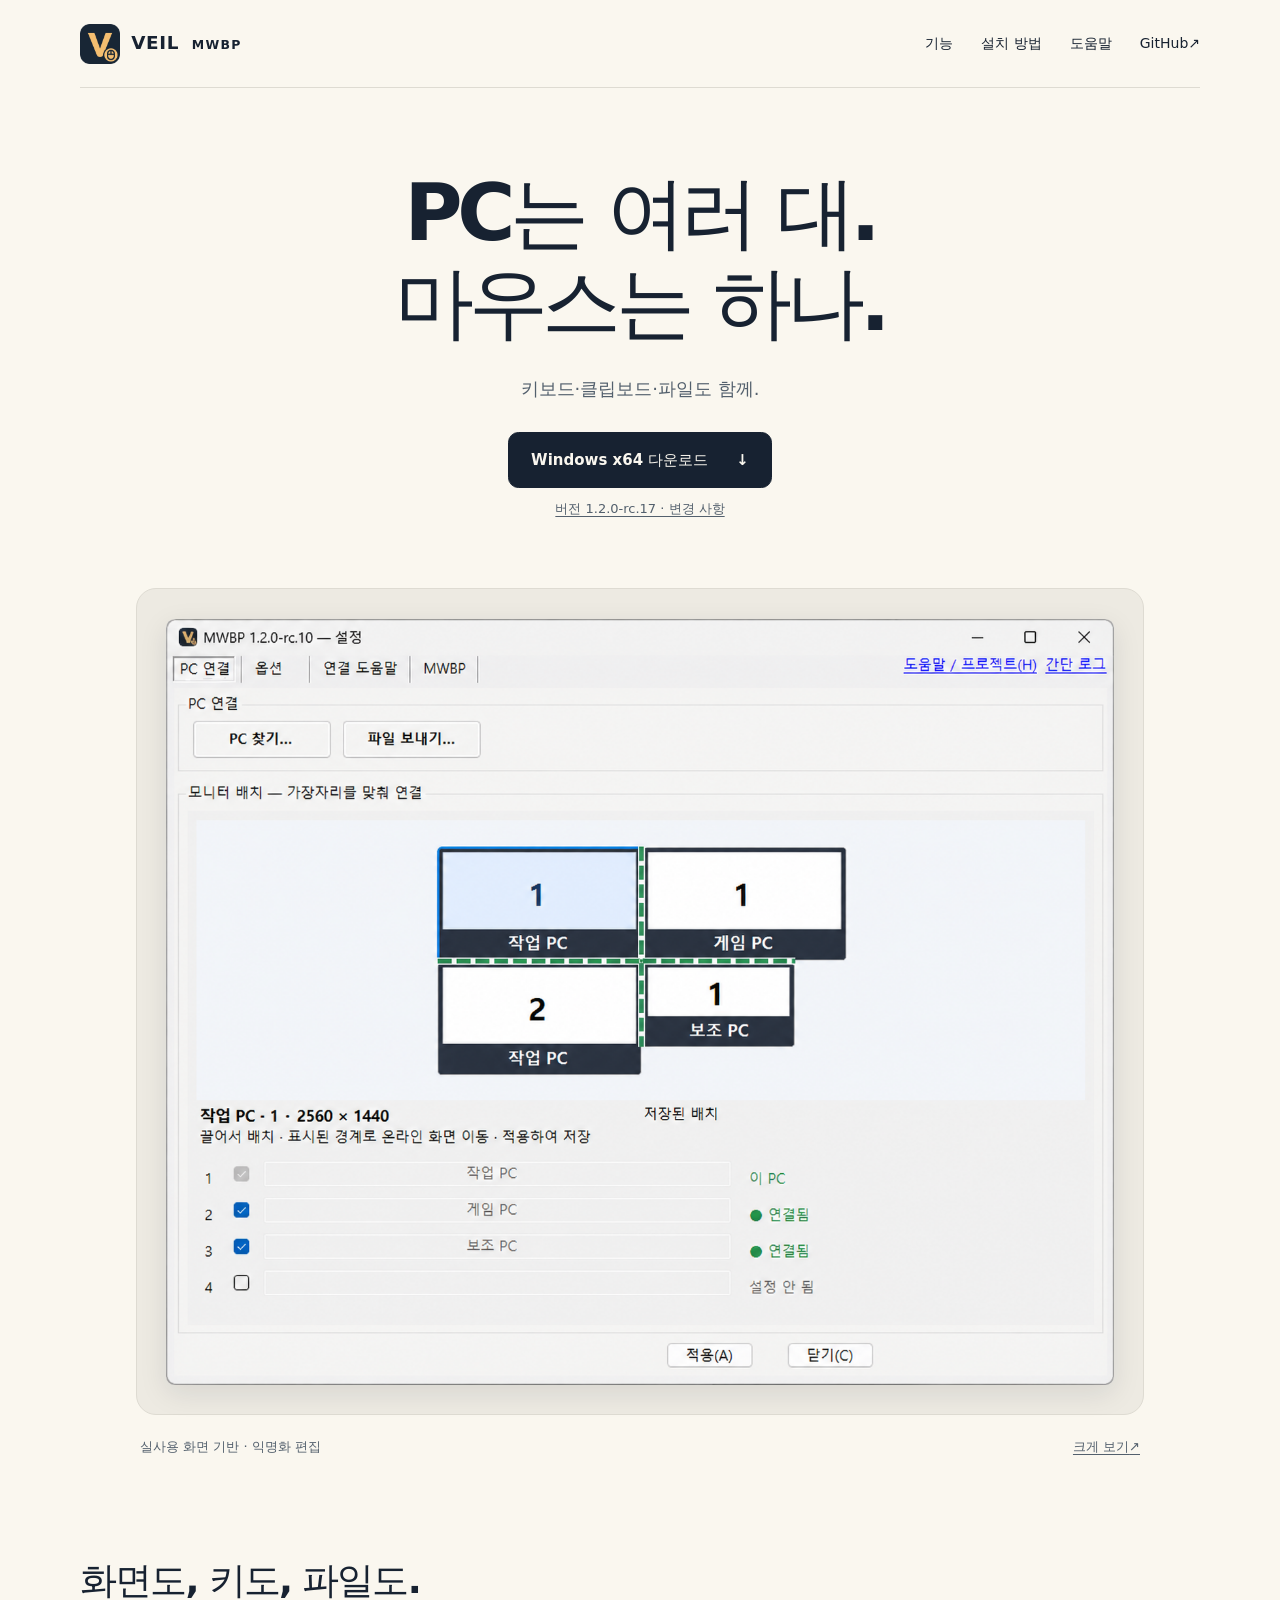
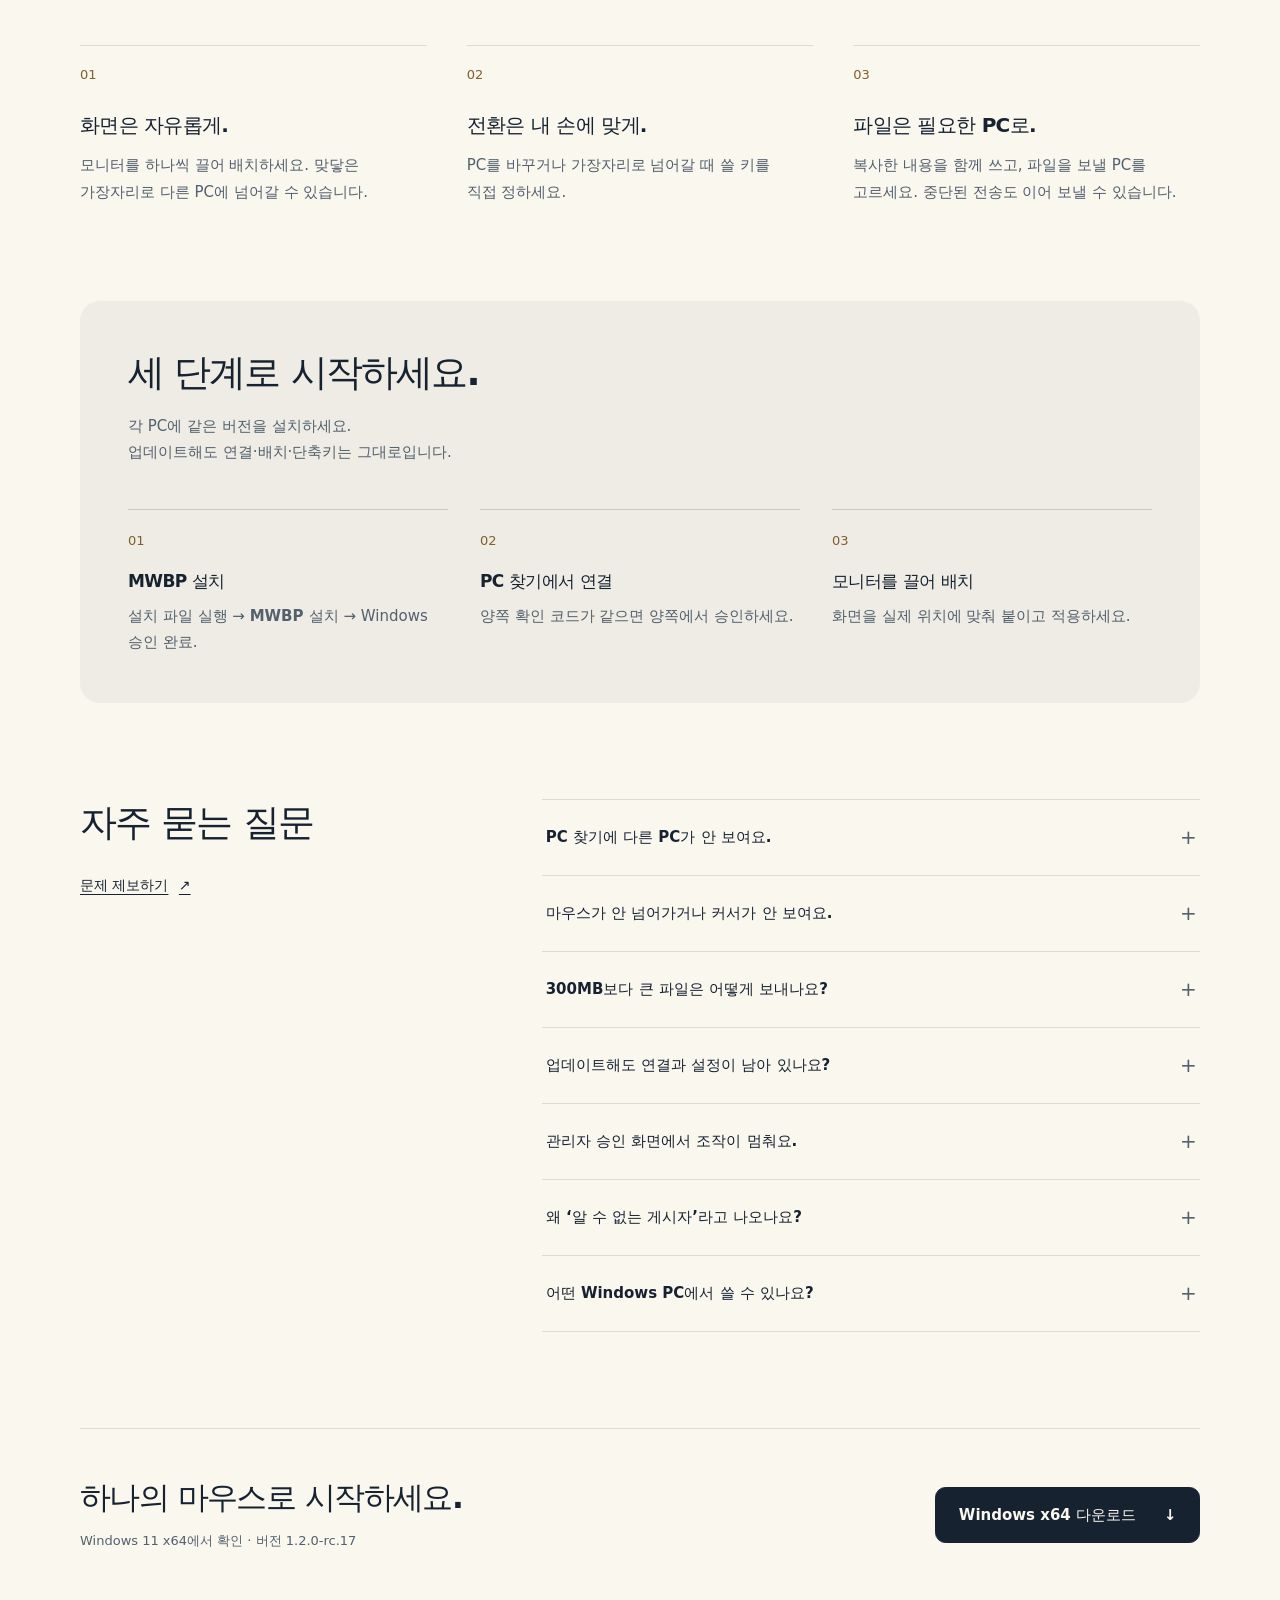
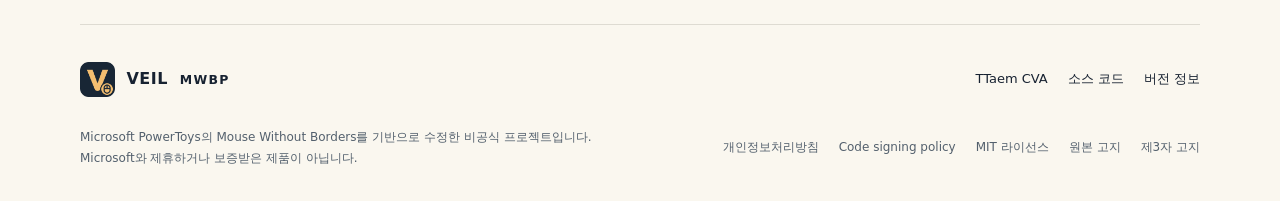
==== commit eba52d0e: "feat: prepare Store installer and manual signing (#41)" ====
--- a/docs/index.html
+++ b/docs/index.html
@@ -64,7 +64,7 @@
   </main>
   <footer class="site-footer wrap">
     <div class="footer-top"><a class="brand" href="#" aria-label="VEIL MWBP 처음으로"><img src="assets/veil.png?v=rc10" width="512" height="512" alt=""><span>VEIL <span class="brand-product">MWBP</span></span></a><nav aria-label="프로젝트"><a href="https://ttaem.com">TTaem CVA</a><a href="https://github.com/ttaem00/CVA-VEIL-Mouse_Without_Border_Plus">소스 코드</a><a href="https://github.com/ttaem00/CVA-VEIL-Mouse_Without_Border_Plus/releases/tag/mwb-v1.2.0-rc.17">버전 정보</a></nav></div>
-    <div class="footer-bottom"><p>Microsoft PowerToys의 Mouse Without Borders를 기반으로 수정한 비공식 프로젝트입니다.<br>Microsoft와 제휴하거나 보증받은 제품이 아닙니다.</p><nav aria-label="라이선스와 고지"><a href="https://github.com/ttaem00/CVA-VEIL-Mouse_Without_Border_Plus/blob/main/LICENSE">MIT 라이선스</a><a href="https://github.com/ttaem00/CVA-VEIL-Mouse_Without_Border_Plus/blob/main/NOTICE.md">원본 고지</a><a href="https://github.com/ttaem00/CVA-VEIL-Mouse_Without_Border_Plus/blob/main/VEIL-%20MWBP/THIRD-PARTY-NOTICES.txt">제3자 고지</a></nav></div>
+    <div class="footer-bottom"><p>Microsoft PowerToys의 Mouse Without Borders를 기반으로 수정한 비공식 프로젝트입니다.<br>Microsoft와 제휴하거나 보증받은 제품이 아닙니다.</p><nav aria-label="라이선스와 고지"><a href="privacy.html">개인정보처리방침</a><a href="code-signing-policy.html">Code signing policy</a><a href="https://github.com/ttaem00/CVA-VEIL-Mouse_Without_Border_Plus/blob/main/LICENSE">MIT 라이선스</a><a href="https://github.com/ttaem00/CVA-VEIL-Mouse_Without_Border_Plus/blob/main/NOTICE.md">원본 고지</a><a href="https://github.com/ttaem00/CVA-VEIL-Mouse_Without_Border_Plus/blob/main/VEIL-%20MWBP/THIRD-PARTY-NOTICES.txt">제3자 고지</a></nav></div>
   </footer>
 </body>
 </html>
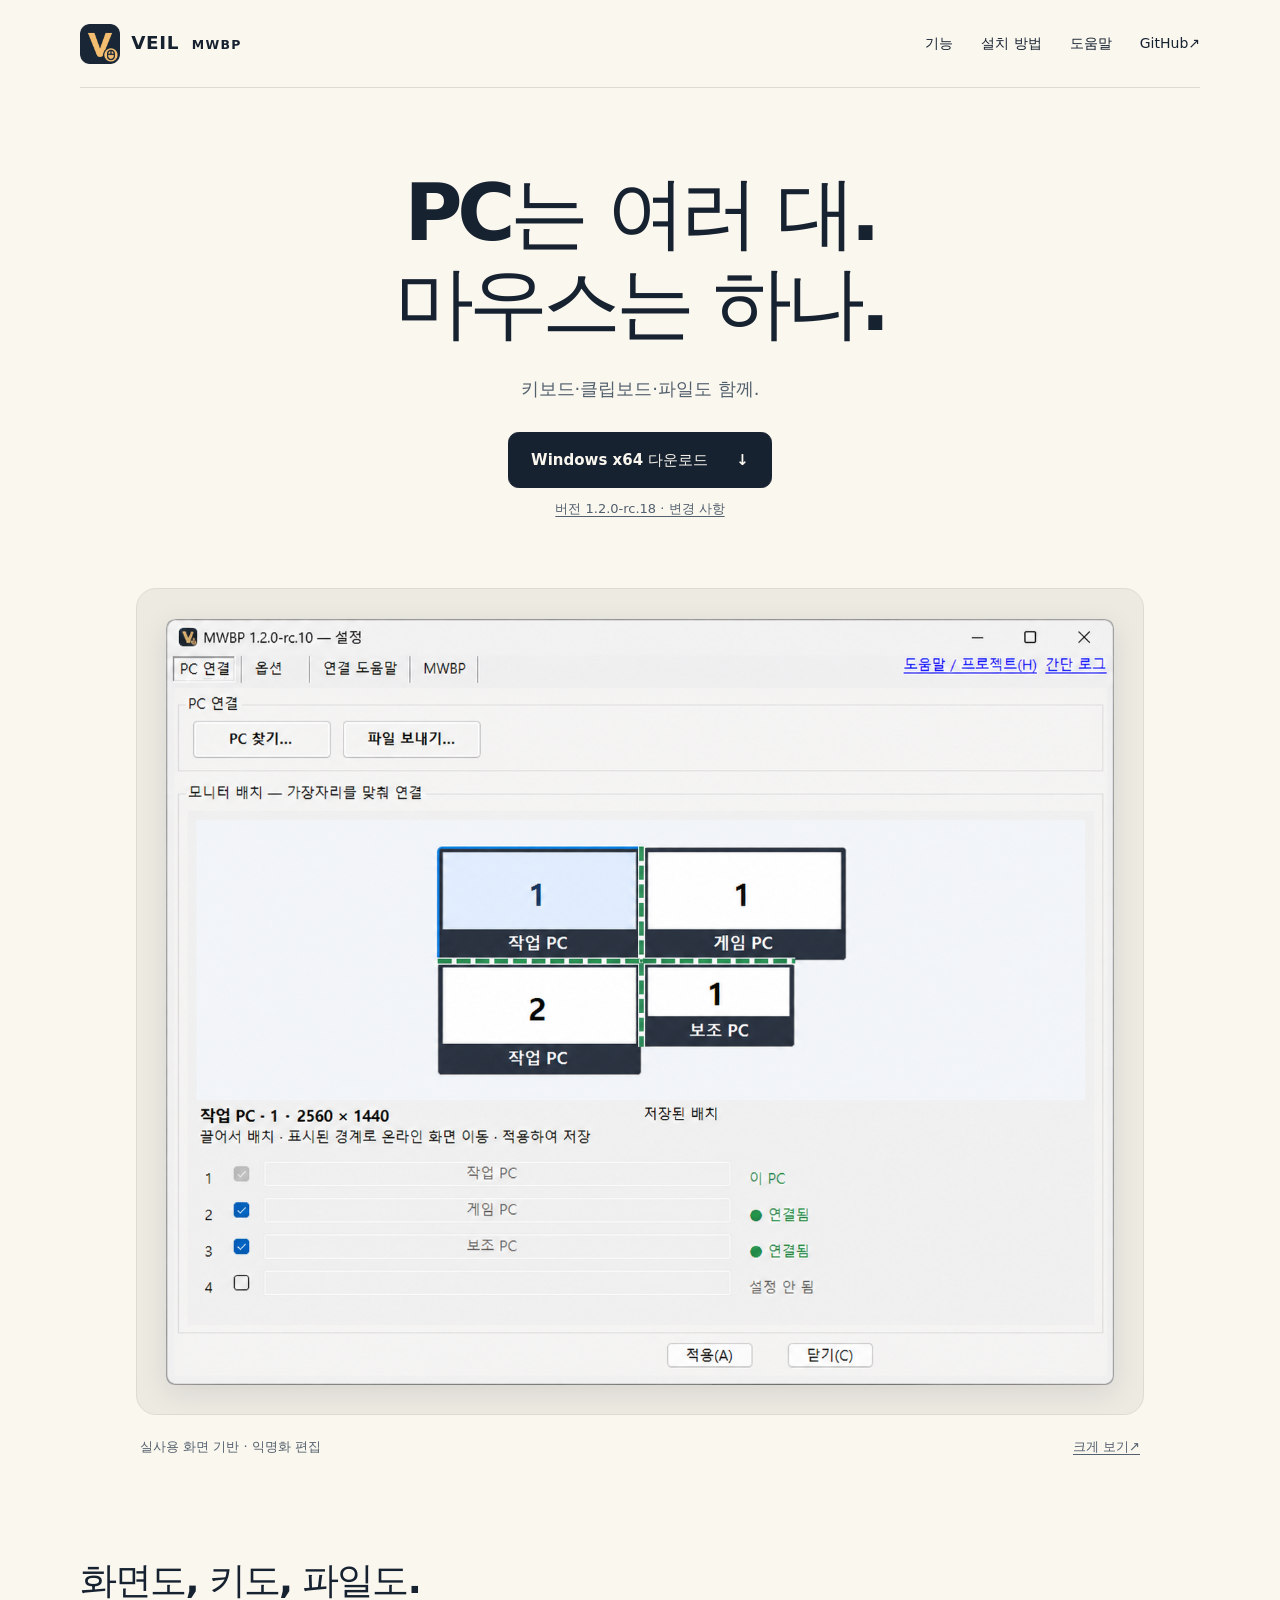
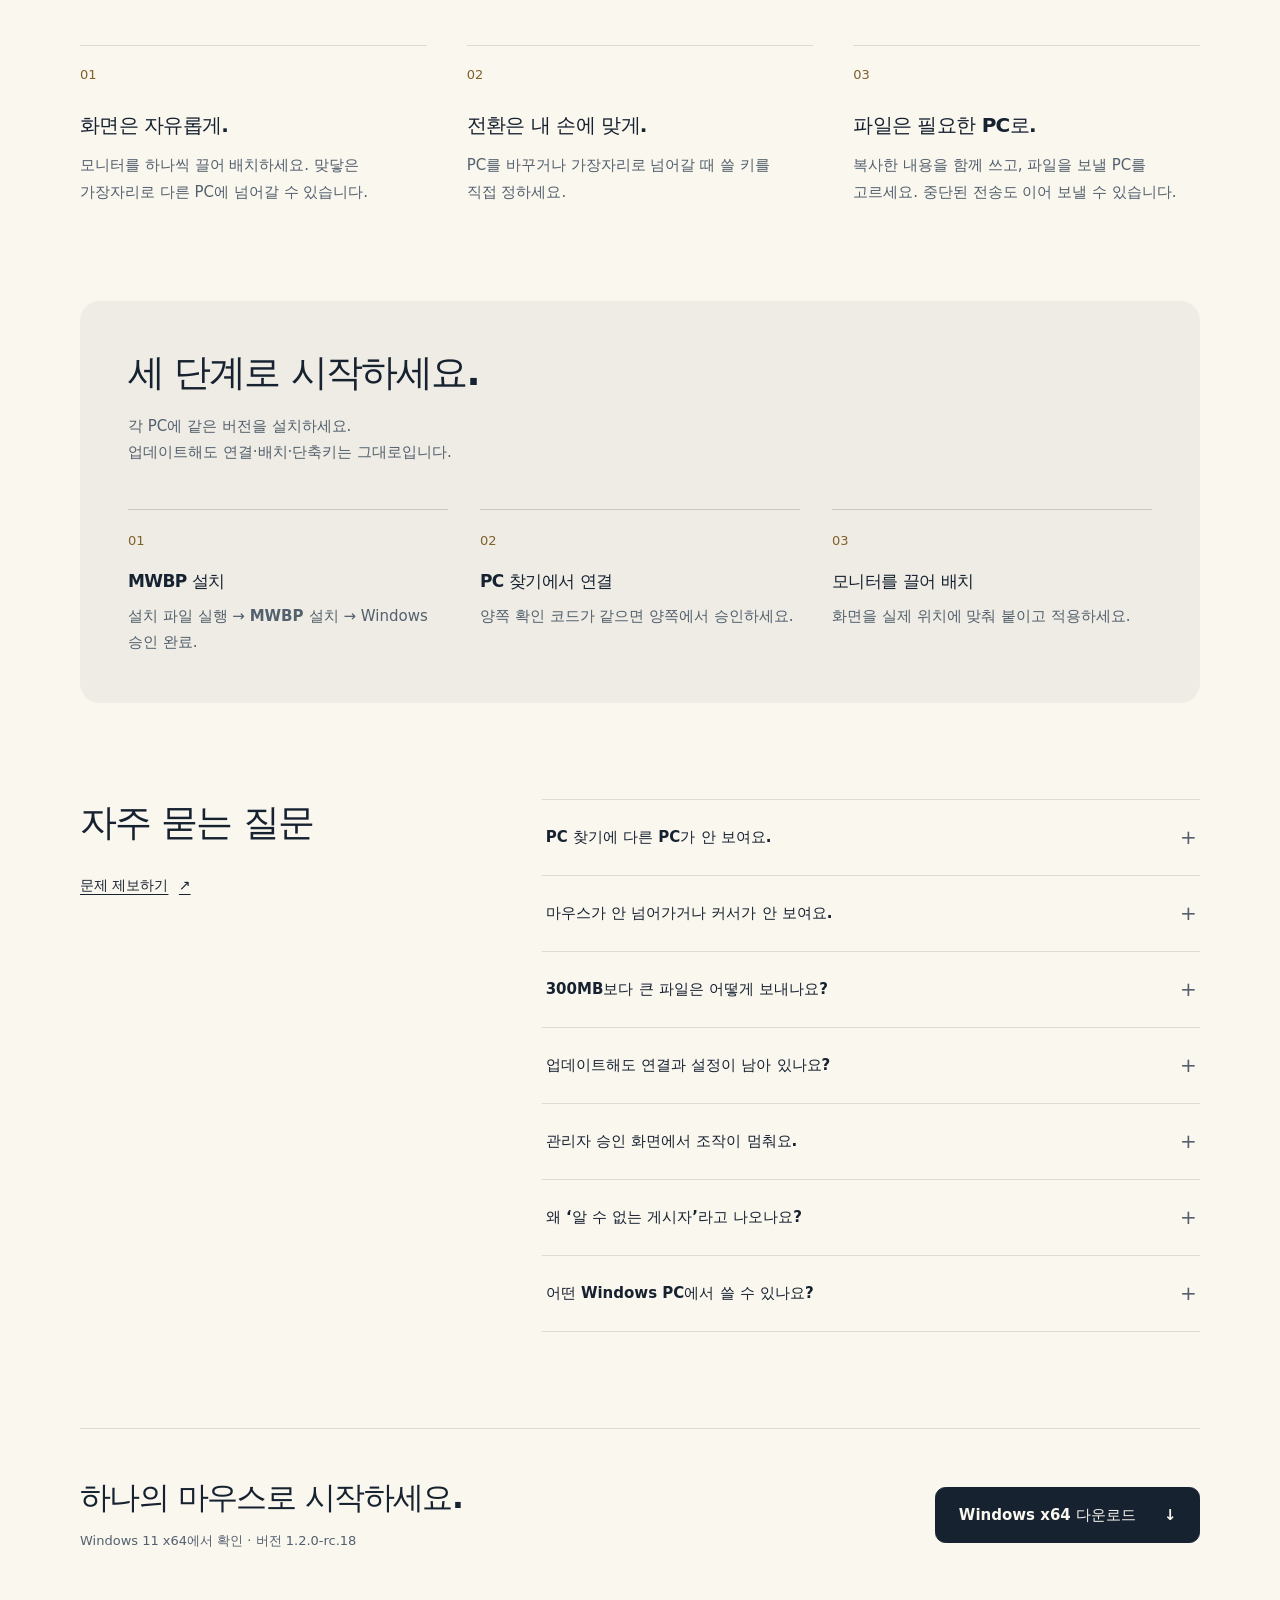
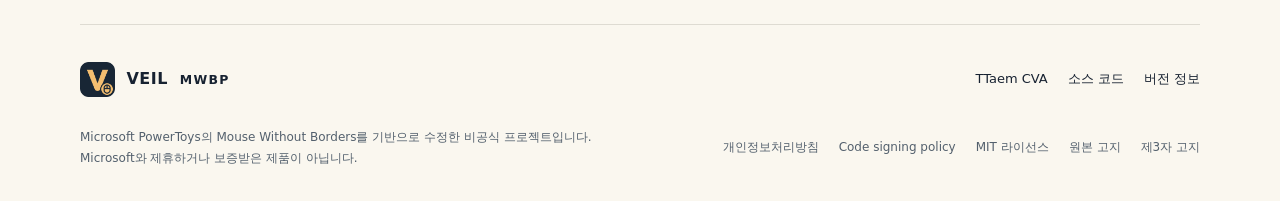
==== commit c0365b21: "docs: publish RC18 download entrypoints (#41) Point the README and site download links at the publis" ====
--- a/docs/index.html
+++ b/docs/index.html
@@ -24,8 +24,8 @@
       <div class="hero-copy">
         <h1>PC는 여러 대.<br>마우스는 하나.</h1>
         <p class="lead">키보드·클립보드·파일도 함께.</p>
-        <div class="actions"><a class="button primary" href="https://github.com/ttaem00/CVA-VEIL-Mouse_Without_Border_Plus/releases/download/mwb-v1.2.0-rc.17/VEIL-MWBP-Setup.exe">Windows x64 다운로드 <span aria-hidden="true">↓</span></a></div>
-        <a class="release-note" href="https://github.com/ttaem00/CVA-VEIL-Mouse_Without_Border_Plus/releases/tag/mwb-v1.2.0-rc.17" aria-label="버전 1.2.0-rc.17 · 변경 사항 — 다운로드 파일 정보">버전 1.2.0-rc.17 · 변경 사항</a>
+        <div class="actions"><a class="button primary" href="https://github.com/ttaem00/CVA-VEIL-Mouse_Without_Border_Plus/releases/download/mwb-v1.2.0-rc.18/VEIL-MWBP-Setup.exe">Windows x64 다운로드 <span aria-hidden="true">↓</span></a></div>
+        <a class="release-note" href="https://github.com/ttaem00/CVA-VEIL-Mouse_Without_Border_Plus/releases/tag/mwb-v1.2.0-rc.18" aria-label="버전 1.2.0-rc.18 · 변경 사항 — 다운로드 파일 정보">버전 1.2.0-rc.18 · 변경 사항</a>
       </div>
     </section>
     <figure class="product-shot wrap">
@@ -55,15 +55,15 @@
         <details><summary>마우스가 안 넘어가거나 커서가 안 보여요.</summary><p>마우스·키보드가 다른 PC에 묶여 클릭할 수 없다면, 장치가 직접 연결된 PC에서 <strong>Ctrl+Alt+Backspace</strong>를 눌러 그 PC로 긴급 복귀하세요. 단축키를 꺼도 사용할 수 있으며 재연결 완료를 기다리지 않습니다. Windows나 장치가 키 입력 자체를 전달하지 않는 장애까지 복구한다고 보장하지는 않습니다.</p><p>클릭할 수 있다면 <strong>PC 연결 → 마우스 입력 복구</strong>로 입력 처리와 연결을 다시 시작할 수 있습니다. 공유가 잠시 끊기며 연결·배치·전환 키·커서 설정은 유지됩니다.</p><p>전체 화면 게임에서도 전환 키로 넘어가려면 <strong>옵션 → 전체 화면 앱에서 화면 전환 차단</strong>을 끄세요. 연결된 PC에도 같은 설정이 적용됩니다.</p><p>버튼으로 해결되지 않는 지연도 있습니다. <strong>Windows 커서 사용</strong>은 이 PC의 대체 커서만 끄며, Windows 마우스 키·숫자패드·PC 전환 설정은 바꾸지 않습니다.</p></details>
         <details><summary>300MB보다 큰 파일은 어떻게 보내나요?</summary><p>큰 파일은 <strong>파일 보내기…</strong> 메뉴에서 받을 PC와 파일을 골라 보내세요. 드래그로도 보낼 수 있습니다. 양쪽 PC에 같은 버전을 설치하고 파일 전송을 허용해야 합니다.</p><p>기본으로 켜진 <strong>자동 전송 300MB 제한</strong>은 복사한 파일 하나가 300MB를 넘을 때 자동 공유를 막는 설정입니다. 정확히 300MB인 파일은 허용하며, 파일 전송 전체의 크기 제한은 아닙니다.</p></details>
         <details><summary>업데이트해도 연결과 설정이 남아 있나요?</summary><p>기존 연결·모니터 배치·단축키·전송 기록과 로그인 시 자동 실행 선택을 유지합니다. 새로 설치할 때는 자동 실행이 기본으로 켜집니다.</p><p>설치된 버전은 설정 창 제목이나 <strong>정보</strong>에서 확인하세요.</p></details>
-        <details><summary>관리자 승인 화면에서 조작이 멈춰요.</summary><p>조작을 받는 PC에서 설정을 열고 <strong>MWBP</strong> 탭의 <strong>설치 복구…</strong> 버튼을 누르세요. Windows 승인은 그 PC에서 직접 진행하세요.</p><p>이 설정은 연결된 PC가 관리자 화면을 조작하도록 허용합니다. 같은 Windows 계정의 다른 앱이 이 권한을 악용할 수도 있습니다. Windows 정책으로 허용되지 않아도 일반 마우스 공유와 파일 전송은 사용할 수 있습니다.</p></details>
-        <details><summary>왜 ‘알 수 없는 게시자’라고 나오나요?</summary><p>설치 파일에 제작자를 확인하는 디지털 서명이 없기 때문입니다. Windows가 게시자를 확인하지 못해 표시하는 안내입니다.</p><p>설치 전에 <a href="https://github.com/ttaem00/CVA-VEIL-Mouse_Without_Border_Plus/releases/tag/mwb-v1.2.0-rc.17">다운로드 파일 정보</a>에서 파일 이름과 출처를 확인하세요.</p></details>
+        <details><summary>관리자 승인 화면에서 조작이 멈춰요.</summary><p>조작을 받는 PC에서 설정을 열고 <strong>MWBP</strong> 탭의 <strong>설치 복구…</strong> 버튼을 누르세요. Windows 승인은 그 PC에서 직접 진행하세요.</p><p>Windows 승인(UAC)·로그인·잠금 화면만 원격 조작에서 빼고 싶다면 같은 탭의 <strong>Windows 승인 화면 차단…</strong> 버튼을 누르세요. 관리자 앱은 계속 조작할 수 있고, 같은 버튼으로 다시 허용할 수 있습니다. 차단해 두면 같은 Windows 계정의 다른 앱이 MWBP를 통해 사용자 모르게 관리자 확인을 승인하지 못합니다.</p><p>이 설정은 연결된 PC가 관리자 화면을 조작하도록 허용합니다. 같은 Windows 계정의 다른 앱이 이 권한을 악용할 수도 있습니다. Windows 정책으로 허용되지 않아도 일반 마우스 공유와 파일 전송은 사용할 수 있습니다.</p></details>
+        <details><summary>왜 ‘알 수 없는 게시자’라고 나오나요?</summary><p>설치 파일에 제작자를 확인하는 디지털 서명이 없기 때문입니다. Windows가 게시자를 확인하지 못해 표시하는 안내입니다.</p><p>설치 전에 <a href="https://github.com/ttaem00/CVA-VEIL-Mouse_Without_Border_Plus/releases/tag/mwb-v1.2.0-rc.18">다운로드 파일 정보</a>에서 파일 이름과 출처를 확인하세요.</p></details>
         <details><summary>어떤 Windows PC에서 쓸 수 있나요?</summary><p>Windows 11 64비트(x64)에서 동작을 확인했습니다. 다른 Windows 구성과 ARM64에서는 동작을 확인하지 않았습니다.</p><p>PowerToys나 .NET은 따로 설치하지 않아도 됩니다. 설치 후 바탕화면이나 시작 메뉴에서 <strong>VEIL MWBP</strong>를 찾아 실행하세요.</p></details>
       </div>
     </section>
-    <section id="download" class="download-section wrap" aria-labelledby="download-title"><div><h2 id="download-title">하나의 마우스로 시작하세요.</h2><p>Windows 11 x64에서 확인 · 버전 1.2.0-rc.17</p></div><a class="button primary" href="https://github.com/ttaem00/CVA-VEIL-Mouse_Without_Border_Plus/releases/download/mwb-v1.2.0-rc.17/VEIL-MWBP-Setup.exe">Windows x64 다운로드 <span aria-hidden="true">↓</span></a></section>
+    <section id="download" class="download-section wrap" aria-labelledby="download-title"><div><h2 id="download-title">하나의 마우스로 시작하세요.</h2><p>Windows 11 x64에서 확인 · 버전 1.2.0-rc.18</p></div><a class="button primary" href="https://github.com/ttaem00/CVA-VEIL-Mouse_Without_Border_Plus/releases/download/mwb-v1.2.0-rc.18/VEIL-MWBP-Setup.exe">Windows x64 다운로드 <span aria-hidden="true">↓</span></a></section>
   </main>
   <footer class="site-footer wrap">
-    <div class="footer-top"><a class="brand" href="#" aria-label="VEIL MWBP 처음으로"><img src="assets/veil.png?v=rc10" width="512" height="512" alt=""><span>VEIL <span class="brand-product">MWBP</span></span></a><nav aria-label="프로젝트"><a href="https://ttaem.com">TTaem CVA</a><a href="https://github.com/ttaem00/CVA-VEIL-Mouse_Without_Border_Plus">소스 코드</a><a href="https://github.com/ttaem00/CVA-VEIL-Mouse_Without_Border_Plus/releases/tag/mwb-v1.2.0-rc.17">버전 정보</a></nav></div>
+    <div class="footer-top"><a class="brand" href="#" aria-label="VEIL MWBP 처음으로"><img src="assets/veil.png?v=rc10" width="512" height="512" alt=""><span>VEIL <span class="brand-product">MWBP</span></span></a><nav aria-label="프로젝트"><a href="https://ttaem.com">TTaem CVA</a><a href="https://github.com/ttaem00/CVA-VEIL-Mouse_Without_Border_Plus">소스 코드</a><a href="https://github.com/ttaem00/CVA-VEIL-Mouse_Without_Border_Plus/releases/tag/mwb-v1.2.0-rc.18">버전 정보</a></nav></div>
     <div class="footer-bottom"><p>Microsoft PowerToys의 Mouse Without Borders를 기반으로 수정한 비공식 프로젝트입니다.<br>Microsoft와 제휴하거나 보증받은 제품이 아닙니다.</p><nav aria-label="라이선스와 고지"><a href="privacy.html">개인정보처리방침</a><a href="code-signing-policy.html">Code signing policy</a><a href="https://github.com/ttaem00/CVA-VEIL-Mouse_Without_Border_Plus/blob/main/LICENSE">MIT 라이선스</a><a href="https://github.com/ttaem00/CVA-VEIL-Mouse_Without_Border_Plus/blob/main/NOTICE.md">원본 고지</a><a href="https://github.com/ttaem00/CVA-VEIL-Mouse_Without_Border_Plus/blob/main/VEIL-%20MWBP/THIRD-PARTY-NOTICES.txt">제3자 고지</a></nav></div>
   </footer>
 </body>
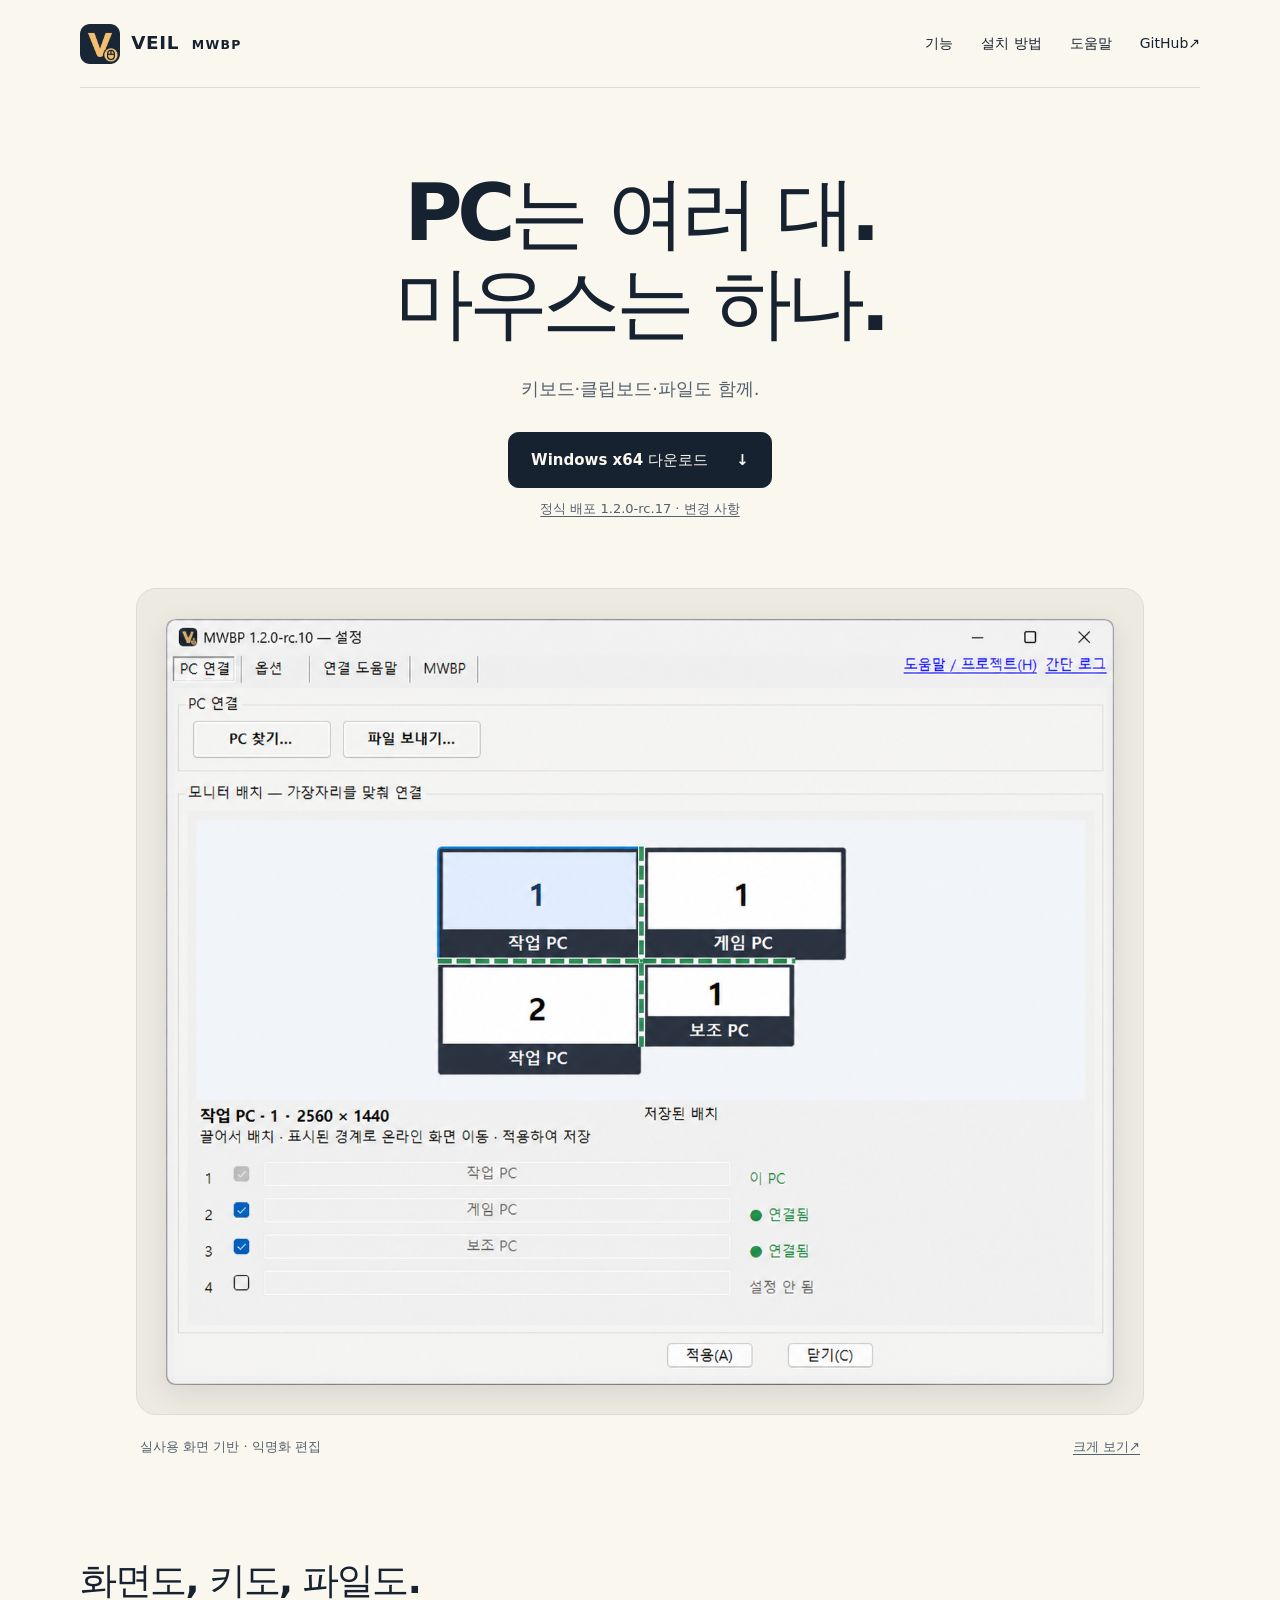
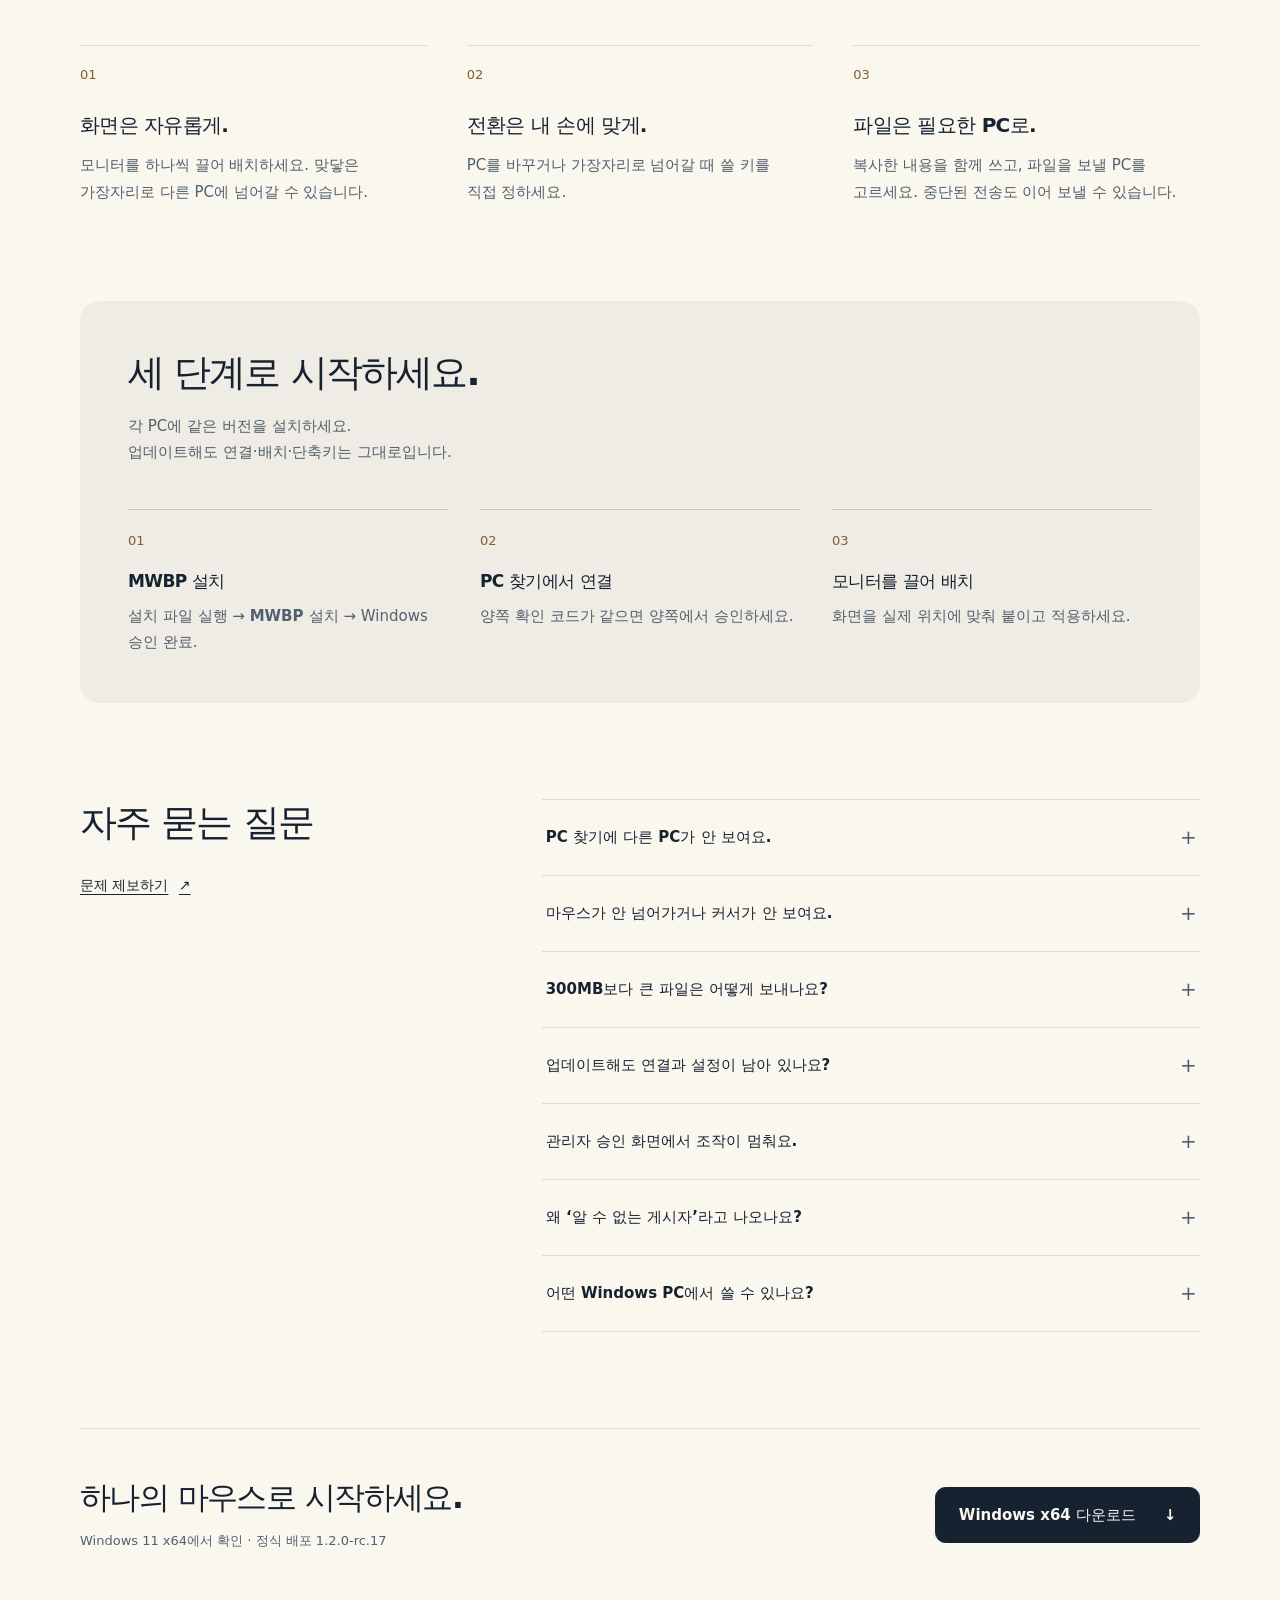
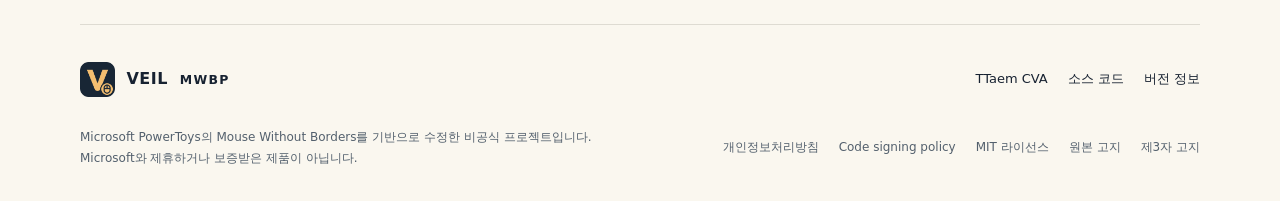
==== commit 929fba1e: "Point official MWBP downloads to RC17" ====
--- a/docs/index.html
+++ b/docs/index.html
@@ -24,8 +24,8 @@
       <div class="hero-copy">
         <h1>PC는 여러 대.<br>마우스는 하나.</h1>
         <p class="lead">키보드·클립보드·파일도 함께.</p>
-        <div class="actions"><a class="button primary" href="https://github.com/ttaem00/CVA-VEIL-Mouse_Without_Border_Plus/releases/download/mwb-v1.2.0-rc.18/VEIL-MWBP-Setup.exe">Windows x64 다운로드 <span aria-hidden="true">↓</span></a></div>
-        <a class="release-note" href="https://github.com/ttaem00/CVA-VEIL-Mouse_Without_Border_Plus/releases/tag/mwb-v1.2.0-rc.18" aria-label="버전 1.2.0-rc.18 · 변경 사항 — 다운로드 파일 정보">버전 1.2.0-rc.18 · 변경 사항</a>
+        <div class="actions"><a class="button primary" href="https://github.com/ttaem00/CVA-VEIL-Mouse_Without_Border_Plus/releases/download/mwb-v1.2.0-rc.17/VEIL-MWBP-Setup.exe">Windows x64 다운로드 <span aria-hidden="true">↓</span></a></div>
+        <a class="release-note" href="https://github.com/ttaem00/CVA-VEIL-Mouse_Without_Border_Plus/releases/tag/mwb-v1.2.0-rc.17" aria-label="정식 배포 1.2.0-rc.17 · 변경 사항 — 다운로드 파일 정보">정식 배포 1.2.0-rc.17 · 변경 사항</a>
       </div>
     </section>
     <figure class="product-shot wrap">
@@ -55,15 +55,15 @@
         <details><summary>마우스가 안 넘어가거나 커서가 안 보여요.</summary><p>마우스·키보드가 다른 PC에 묶여 클릭할 수 없다면, 장치가 직접 연결된 PC에서 <strong>Ctrl+Alt+Backspace</strong>를 눌러 그 PC로 긴급 복귀하세요. 단축키를 꺼도 사용할 수 있으며 재연결 완료를 기다리지 않습니다. Windows나 장치가 키 입력 자체를 전달하지 않는 장애까지 복구한다고 보장하지는 않습니다.</p><p>클릭할 수 있다면 <strong>PC 연결 → 마우스 입력 복구</strong>로 입력 처리와 연결을 다시 시작할 수 있습니다. 공유가 잠시 끊기며 연결·배치·전환 키·커서 설정은 유지됩니다.</p><p>전체 화면 게임에서도 전환 키로 넘어가려면 <strong>옵션 → 전체 화면 앱에서 화면 전환 차단</strong>을 끄세요. 연결된 PC에도 같은 설정이 적용됩니다.</p><p>버튼으로 해결되지 않는 지연도 있습니다. <strong>Windows 커서 사용</strong>은 이 PC의 대체 커서만 끄며, Windows 마우스 키·숫자패드·PC 전환 설정은 바꾸지 않습니다.</p></details>
         <details><summary>300MB보다 큰 파일은 어떻게 보내나요?</summary><p>큰 파일은 <strong>파일 보내기…</strong> 메뉴에서 받을 PC와 파일을 골라 보내세요. 드래그로도 보낼 수 있습니다. 양쪽 PC에 같은 버전을 설치하고 파일 전송을 허용해야 합니다.</p><p>기본으로 켜진 <strong>자동 전송 300MB 제한</strong>은 복사한 파일 하나가 300MB를 넘을 때 자동 공유를 막는 설정입니다. 정확히 300MB인 파일은 허용하며, 파일 전송 전체의 크기 제한은 아닙니다.</p></details>
         <details><summary>업데이트해도 연결과 설정이 남아 있나요?</summary><p>기존 연결·모니터 배치·단축키·전송 기록과 로그인 시 자동 실행 선택을 유지합니다. 새로 설치할 때는 자동 실행이 기본으로 켜집니다.</p><p>설치된 버전은 설정 창 제목이나 <strong>정보</strong>에서 확인하세요.</p></details>
-        <details><summary>관리자 승인 화면에서 조작이 멈춰요.</summary><p>조작을 받는 PC에서 설정을 열고 <strong>MWBP</strong> 탭의 <strong>설치 복구…</strong> 버튼을 누르세요. Windows 승인은 그 PC에서 직접 진행하세요.</p><p>Windows 승인(UAC)·로그인·잠금 화면만 원격 조작에서 빼고 싶다면 같은 탭의 <strong>Windows 승인 화면 차단…</strong> 버튼을 누르세요. 관리자 앱은 계속 조작할 수 있고, 같은 버튼으로 다시 허용할 수 있습니다. 차단해 두면 같은 Windows 계정의 다른 앱이 MWBP를 통해 사용자 모르게 관리자 확인을 승인하지 못합니다.</p><p>이 설정은 연결된 PC가 관리자 화면을 조작하도록 허용합니다. 같은 Windows 계정의 다른 앱이 이 권한을 악용할 수도 있습니다. Windows 정책으로 허용되지 않아도 일반 마우스 공유와 파일 전송은 사용할 수 있습니다.</p></details>
-        <details><summary>왜 ‘알 수 없는 게시자’라고 나오나요?</summary><p>설치 파일에 제작자를 확인하는 디지털 서명이 없기 때문입니다. Windows가 게시자를 확인하지 못해 표시하는 안내입니다.</p><p>설치 전에 <a href="https://github.com/ttaem00/CVA-VEIL-Mouse_Without_Border_Plus/releases/tag/mwb-v1.2.0-rc.18">다운로드 파일 정보</a>에서 파일 이름과 출처를 확인하세요.</p></details>
+        <details><summary>관리자 승인 화면에서 조작이 멈춰요.</summary><p>조작을 받는 PC에서 설정을 열고 <strong>MWBP</strong> 탭의 <strong>설치 복구…</strong> 버튼을 누르세요. Windows 승인은 그 PC에서 직접 진행하세요.</p><p>이 설정은 연결된 PC가 관리자 화면을 조작하도록 허용합니다. 같은 Windows 계정의 다른 앱이 이 권한을 악용할 수도 있습니다. Windows 정책으로 허용되지 않아도 일반 마우스 공유와 파일 전송은 사용할 수 있습니다.</p></details>
+        <details><summary>왜 ‘알 수 없는 게시자’라고 나오나요?</summary><p>설치 파일에 제작자를 확인하는 디지털 서명이 없기 때문입니다. Windows가 게시자를 확인하지 못해 표시하는 안내입니다.</p><p>설치 전에 <a href="https://github.com/ttaem00/CVA-VEIL-Mouse_Without_Border_Plus/releases/tag/mwb-v1.2.0-rc.17">다운로드 파일 정보</a>에서 파일 이름과 출처를 확인하세요.</p></details>
         <details><summary>어떤 Windows PC에서 쓸 수 있나요?</summary><p>Windows 11 64비트(x64)에서 동작을 확인했습니다. 다른 Windows 구성과 ARM64에서는 동작을 확인하지 않았습니다.</p><p>PowerToys나 .NET은 따로 설치하지 않아도 됩니다. 설치 후 바탕화면이나 시작 메뉴에서 <strong>VEIL MWBP</strong>를 찾아 실행하세요.</p></details>
       </div>
     </section>
-    <section id="download" class="download-section wrap" aria-labelledby="download-title"><div><h2 id="download-title">하나의 마우스로 시작하세요.</h2><p>Windows 11 x64에서 확인 · 버전 1.2.0-rc.18</p></div><a class="button primary" href="https://github.com/ttaem00/CVA-VEIL-Mouse_Without_Border_Plus/releases/download/mwb-v1.2.0-rc.18/VEIL-MWBP-Setup.exe">Windows x64 다운로드 <span aria-hidden="true">↓</span></a></section>
+    <section id="download" class="download-section wrap" aria-labelledby="download-title"><div><h2 id="download-title">하나의 마우스로 시작하세요.</h2><p>Windows 11 x64에서 확인 · 정식 배포 1.2.0-rc.17</p></div><a class="button primary" href="https://github.com/ttaem00/CVA-VEIL-Mouse_Without_Border_Plus/releases/download/mwb-v1.2.0-rc.17/VEIL-MWBP-Setup.exe">Windows x64 다운로드 <span aria-hidden="true">↓</span></a></section>
   </main>
   <footer class="site-footer wrap">
-    <div class="footer-top"><a class="brand" href="#" aria-label="VEIL MWBP 처음으로"><img src="assets/veil.png?v=rc10" width="512" height="512" alt=""><span>VEIL <span class="brand-product">MWBP</span></span></a><nav aria-label="프로젝트"><a href="https://ttaem.com">TTaem CVA</a><a href="https://github.com/ttaem00/CVA-VEIL-Mouse_Without_Border_Plus">소스 코드</a><a href="https://github.com/ttaem00/CVA-VEIL-Mouse_Without_Border_Plus/releases/tag/mwb-v1.2.0-rc.18">버전 정보</a></nav></div>
+    <div class="footer-top"><a class="brand" href="#" aria-label="VEIL MWBP 처음으로"><img src="assets/veil.png?v=rc10" width="512" height="512" alt=""><span>VEIL <span class="brand-product">MWBP</span></span></a><nav aria-label="프로젝트"><a href="https://ttaem.com">TTaem CVA</a><a href="https://github.com/ttaem00/CVA-VEIL-Mouse_Without_Border_Plus">소스 코드</a><a href="https://github.com/ttaem00/CVA-VEIL-Mouse_Without_Border_Plus/releases/tag/mwb-v1.2.0-rc.17">버전 정보</a></nav></div>
     <div class="footer-bottom"><p>Microsoft PowerToys의 Mouse Without Borders를 기반으로 수정한 비공식 프로젝트입니다.<br>Microsoft와 제휴하거나 보증받은 제품이 아닙니다.</p><nav aria-label="라이선스와 고지"><a href="privacy.html">개인정보처리방침</a><a href="code-signing-policy.html">Code signing policy</a><a href="https://github.com/ttaem00/CVA-VEIL-Mouse_Without_Border_Plus/blob/main/LICENSE">MIT 라이선스</a><a href="https://github.com/ttaem00/CVA-VEIL-Mouse_Without_Border_Plus/blob/main/NOTICE.md">원본 고지</a><a href="https://github.com/ttaem00/CVA-VEIL-Mouse_Without_Border_Plus/blob/main/VEIL-%20MWBP/THIRD-PARTY-NOTICES.txt">제3자 고지</a></nav></div>
   </footer>
 </body>
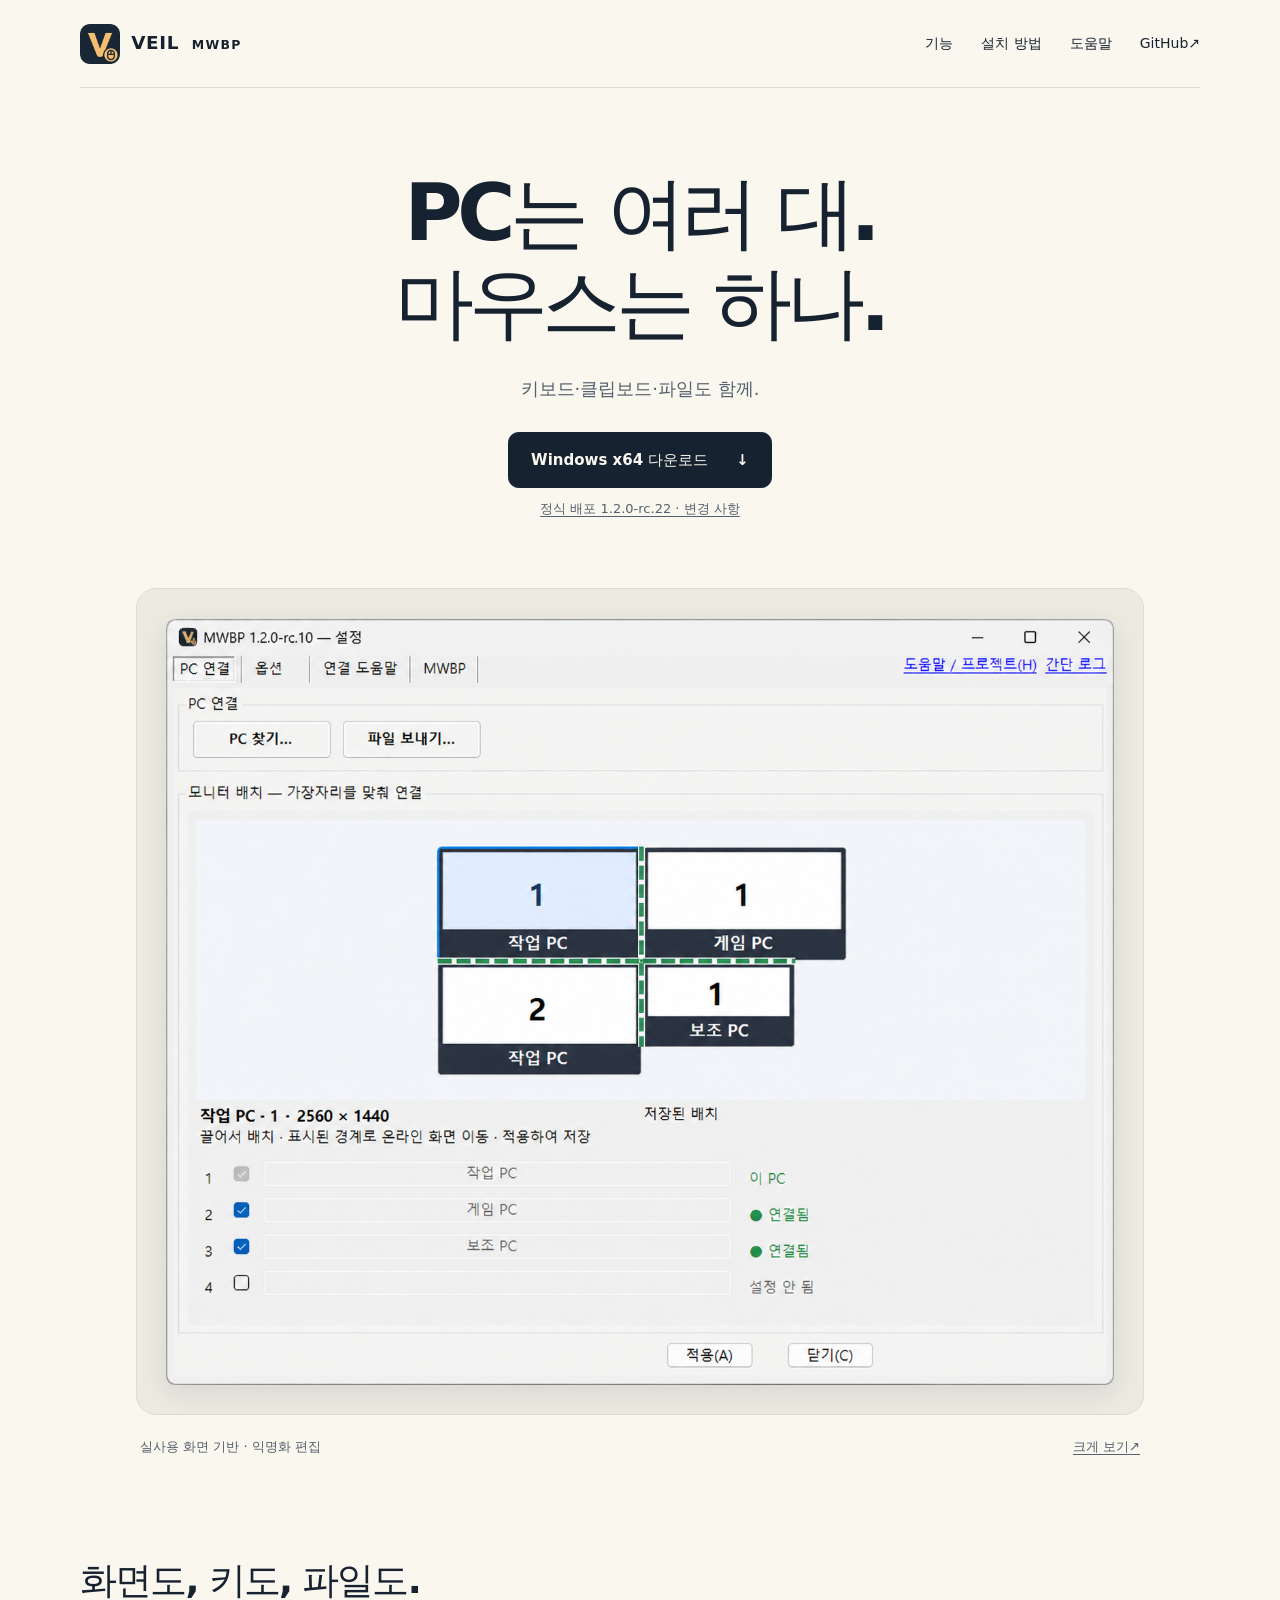
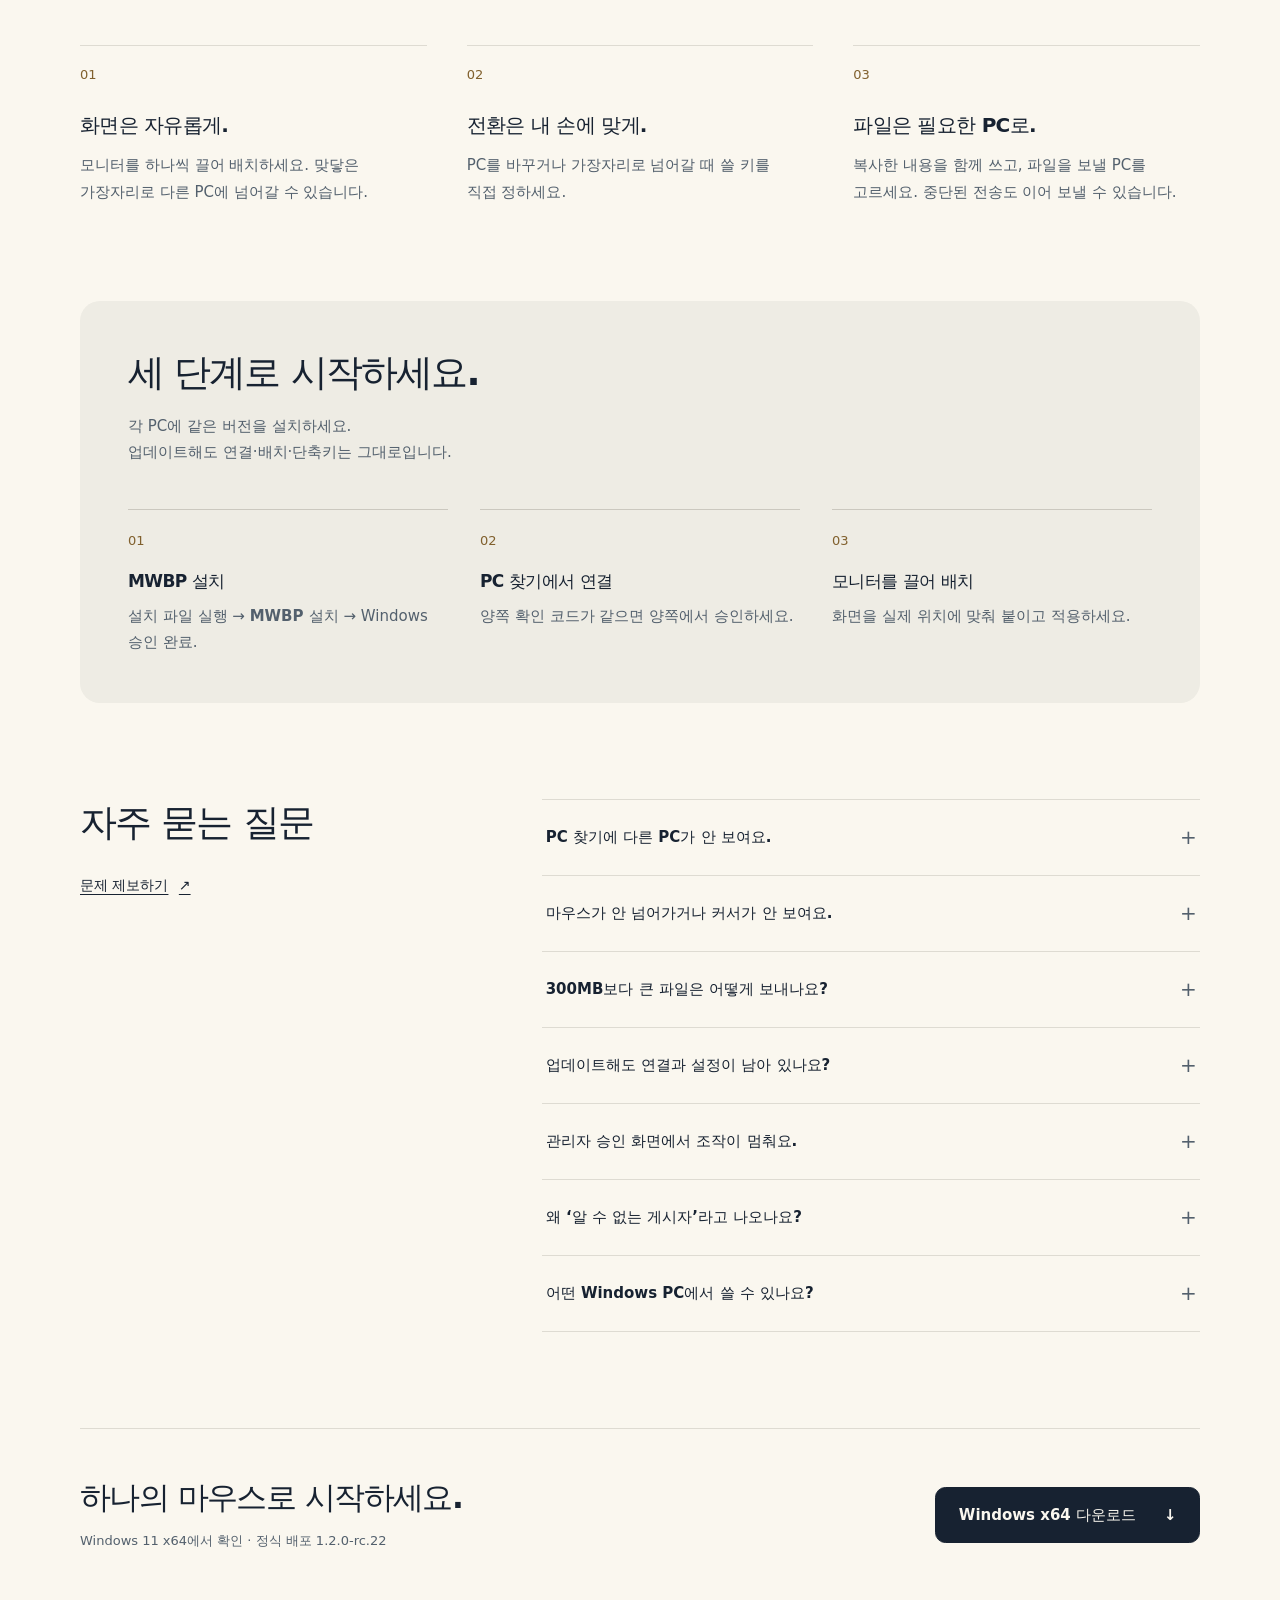
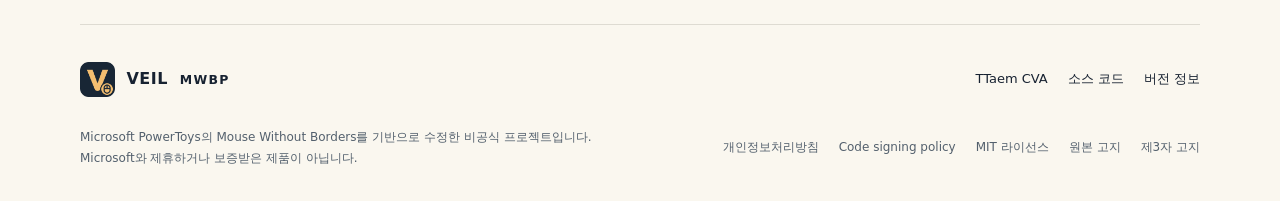
==== commit 24662de5: "Point official MWBP downloads to RC22 Update explicit website and documentation release pins to the " ====
--- a/docs/index.html
+++ b/docs/index.html
@@ -24,8 +24,8 @@
       <div class="hero-copy">
         <h1>PC는 여러 대.<br>마우스는 하나.</h1>
         <p class="lead">키보드·클립보드·파일도 함께.</p>
-        <div class="actions"><a class="button primary" href="https://github.com/ttaem00/CVA-VEIL-Mouse_Without_Border_Plus/releases/download/mwb-v1.2.0-rc.17/VEIL-MWBP-Setup.exe">Windows x64 다운로드 <span aria-hidden="true">↓</span></a></div>
-        <a class="release-note" href="https://github.com/ttaem00/CVA-VEIL-Mouse_Without_Border_Plus/releases/tag/mwb-v1.2.0-rc.17" aria-label="정식 배포 1.2.0-rc.17 · 변경 사항 — 다운로드 파일 정보">정식 배포 1.2.0-rc.17 · 변경 사항</a>
+        <div class="actions"><a class="button primary" href="https://github.com/ttaem00/CVA-VEIL-Mouse_Without_Border_Plus/releases/download/mwb-v1.2.0-rc.22/VEIL-MWBP-Setup.exe">Windows x64 다운로드 <span aria-hidden="true">↓</span></a></div>
+        <a class="release-note" href="https://github.com/ttaem00/CVA-VEIL-Mouse_Without_Border_Plus/releases/tag/mwb-v1.2.0-rc.22" aria-label="정식 배포 1.2.0-rc.22 · 변경 사항 — 다운로드 파일 정보">정식 배포 1.2.0-rc.22 · 변경 사항</a>
       </div>
     </section>
     <figure class="product-shot wrap">
@@ -56,14 +56,14 @@
         <details><summary>300MB보다 큰 파일은 어떻게 보내나요?</summary><p>큰 파일은 <strong>파일 보내기…</strong> 메뉴에서 받을 PC와 파일을 골라 보내세요. 드래그로도 보낼 수 있습니다. 양쪽 PC에 같은 버전을 설치하고 파일 전송을 허용해야 합니다.</p><p>기본으로 켜진 <strong>자동 전송 300MB 제한</strong>은 복사한 파일 하나가 300MB를 넘을 때 자동 공유를 막는 설정입니다. 정확히 300MB인 파일은 허용하며, 파일 전송 전체의 크기 제한은 아닙니다.</p></details>
         <details><summary>업데이트해도 연결과 설정이 남아 있나요?</summary><p>기존 연결·모니터 배치·단축키·전송 기록과 로그인 시 자동 실행 선택을 유지합니다. 새로 설치할 때는 자동 실행이 기본으로 켜집니다.</p><p>설치된 버전은 설정 창 제목이나 <strong>정보</strong>에서 확인하세요.</p></details>
         <details><summary>관리자 승인 화면에서 조작이 멈춰요.</summary><p>조작을 받는 PC에서 설정을 열고 <strong>MWBP</strong> 탭의 <strong>설치 복구…</strong> 버튼을 누르세요. Windows 승인은 그 PC에서 직접 진행하세요.</p><p>이 설정은 연결된 PC가 관리자 화면을 조작하도록 허용합니다. 같은 Windows 계정의 다른 앱이 이 권한을 악용할 수도 있습니다. Windows 정책으로 허용되지 않아도 일반 마우스 공유와 파일 전송은 사용할 수 있습니다.</p></details>
-        <details><summary>왜 ‘알 수 없는 게시자’라고 나오나요?</summary><p>설치 파일에 제작자를 확인하는 디지털 서명이 없기 때문입니다. Windows가 게시자를 확인하지 못해 표시하는 안내입니다.</p><p>설치 전에 <a href="https://github.com/ttaem00/CVA-VEIL-Mouse_Without_Border_Plus/releases/tag/mwb-v1.2.0-rc.17">다운로드 파일 정보</a>에서 파일 이름과 출처를 확인하세요.</p></details>
+        <details><summary>왜 ‘알 수 없는 게시자’라고 나오나요?</summary><p>설치 파일에 제작자를 확인하는 디지털 서명이 없기 때문입니다. Windows가 게시자를 확인하지 못해 표시하는 안내입니다.</p><p>설치 전에 <a href="https://github.com/ttaem00/CVA-VEIL-Mouse_Without_Border_Plus/releases/tag/mwb-v1.2.0-rc.22">다운로드 파일 정보</a>에서 파일 이름과 출처를 확인하세요.</p></details>
         <details><summary>어떤 Windows PC에서 쓸 수 있나요?</summary><p>Windows 11 64비트(x64)에서 동작을 확인했습니다. 다른 Windows 구성과 ARM64에서는 동작을 확인하지 않았습니다.</p><p>PowerToys나 .NET은 따로 설치하지 않아도 됩니다. 설치 후 바탕화면이나 시작 메뉴에서 <strong>VEIL MWBP</strong>를 찾아 실행하세요.</p></details>
       </div>
     </section>
-    <section id="download" class="download-section wrap" aria-labelledby="download-title"><div><h2 id="download-title">하나의 마우스로 시작하세요.</h2><p>Windows 11 x64에서 확인 · 정식 배포 1.2.0-rc.17</p></div><a class="button primary" href="https://github.com/ttaem00/CVA-VEIL-Mouse_Without_Border_Plus/releases/download/mwb-v1.2.0-rc.17/VEIL-MWBP-Setup.exe">Windows x64 다운로드 <span aria-hidden="true">↓</span></a></section>
+    <section id="download" class="download-section wrap" aria-labelledby="download-title"><div><h2 id="download-title">하나의 마우스로 시작하세요.</h2><p>Windows 11 x64에서 확인 · 정식 배포 1.2.0-rc.22</p></div><a class="button primary" href="https://github.com/ttaem00/CVA-VEIL-Mouse_Without_Border_Plus/releases/download/mwb-v1.2.0-rc.22/VEIL-MWBP-Setup.exe">Windows x64 다운로드 <span aria-hidden="true">↓</span></a></section>
   </main>
   <footer class="site-footer wrap">
-    <div class="footer-top"><a class="brand" href="#" aria-label="VEIL MWBP 처음으로"><img src="assets/veil.png?v=rc10" width="512" height="512" alt=""><span>VEIL <span class="brand-product">MWBP</span></span></a><nav aria-label="프로젝트"><a href="https://ttaem.com">TTaem CVA</a><a href="https://github.com/ttaem00/CVA-VEIL-Mouse_Without_Border_Plus">소스 코드</a><a href="https://github.com/ttaem00/CVA-VEIL-Mouse_Without_Border_Plus/releases/tag/mwb-v1.2.0-rc.17">버전 정보</a></nav></div>
+    <div class="footer-top"><a class="brand" href="#" aria-label="VEIL MWBP 처음으로"><img src="assets/veil.png?v=rc10" width="512" height="512" alt=""><span>VEIL <span class="brand-product">MWBP</span></span></a><nav aria-label="프로젝트"><a href="https://ttaem.com">TTaem CVA</a><a href="https://github.com/ttaem00/CVA-VEIL-Mouse_Without_Border_Plus">소스 코드</a><a href="https://github.com/ttaem00/CVA-VEIL-Mouse_Without_Border_Plus/releases/tag/mwb-v1.2.0-rc.22">버전 정보</a></nav></div>
     <div class="footer-bottom"><p>Microsoft PowerToys의 Mouse Without Borders를 기반으로 수정한 비공식 프로젝트입니다.<br>Microsoft와 제휴하거나 보증받은 제품이 아닙니다.</p><nav aria-label="라이선스와 고지"><a href="privacy.html">개인정보처리방침</a><a href="code-signing-policy.html">Code signing policy</a><a href="https://github.com/ttaem00/CVA-VEIL-Mouse_Without_Border_Plus/blob/main/LICENSE">MIT 라이선스</a><a href="https://github.com/ttaem00/CVA-VEIL-Mouse_Without_Border_Plus/blob/main/NOTICE.md">원본 고지</a><a href="https://github.com/ttaem00/CVA-VEIL-Mouse_Without_Border_Plus/blob/main/VEIL-%20MWBP/THIRD-PARTY-NOTICES.txt">제3자 고지</a></nav></div>
   </footer>
 </body>
